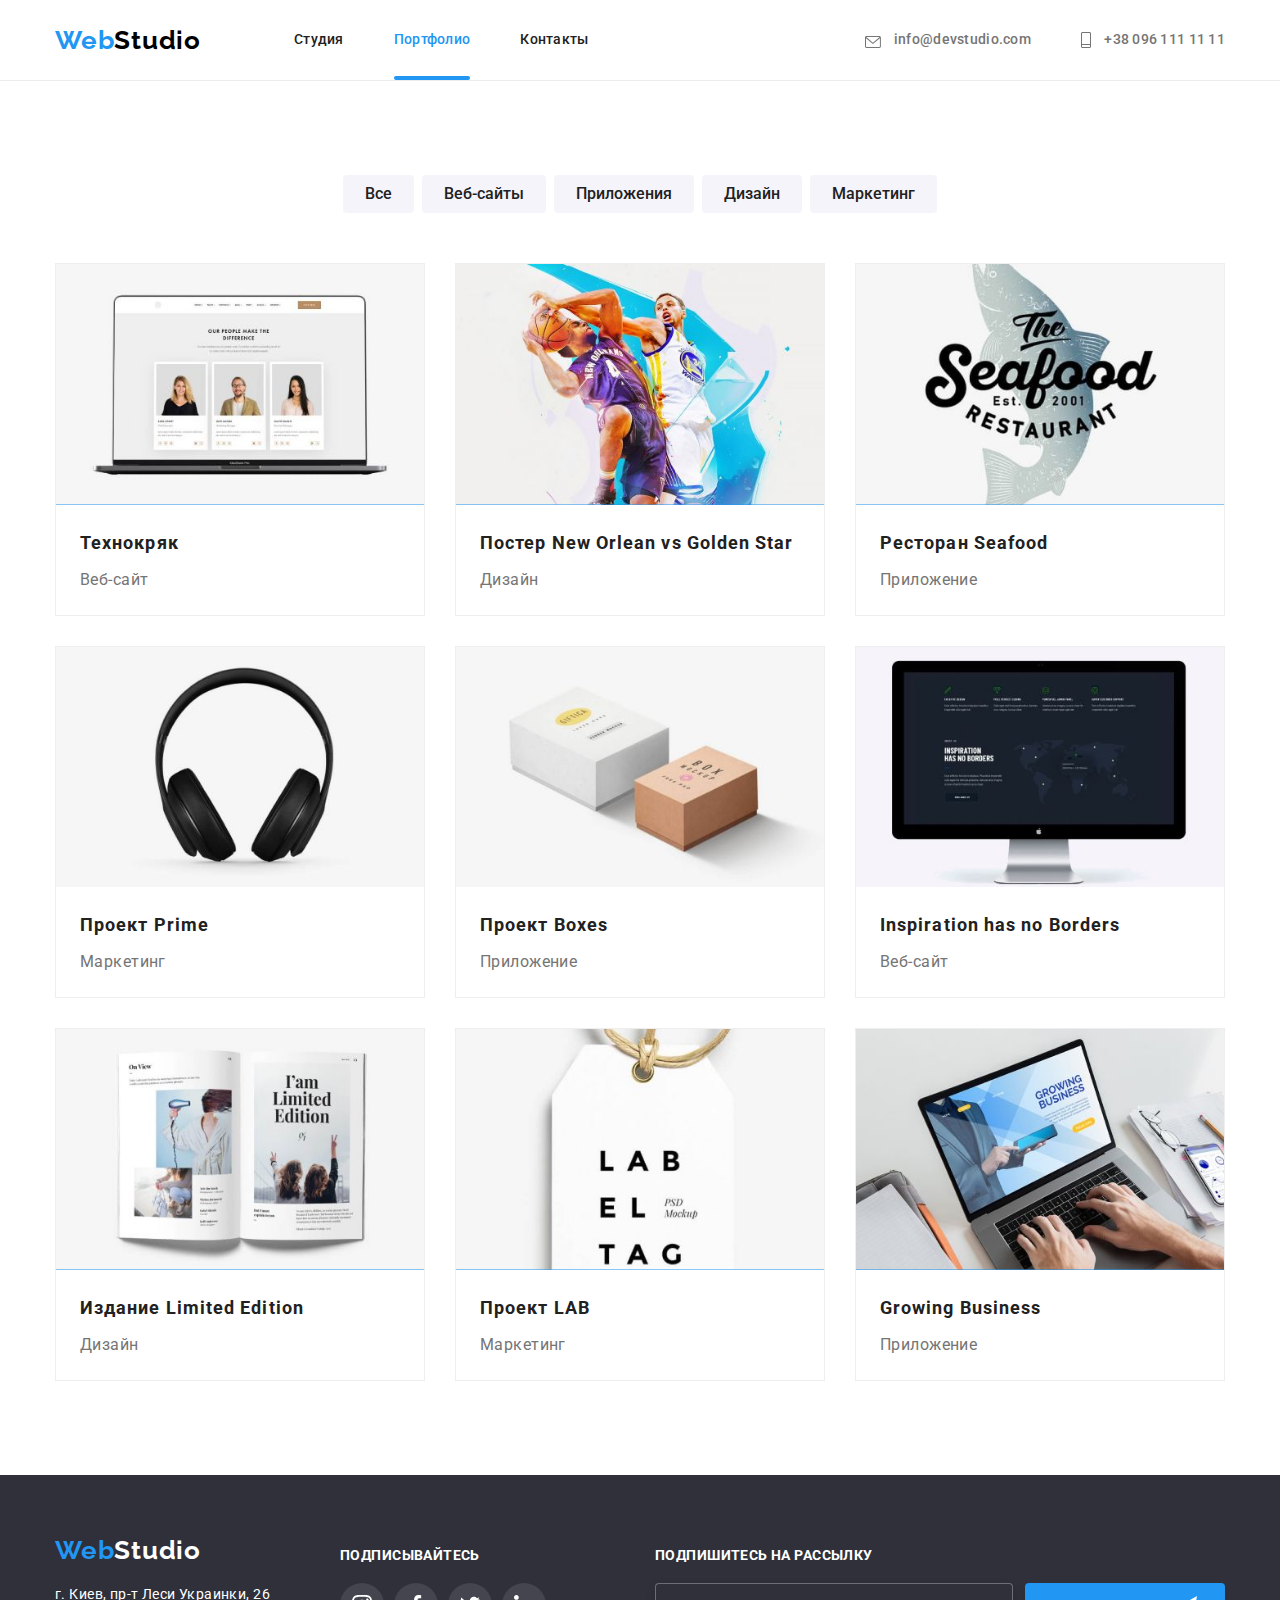
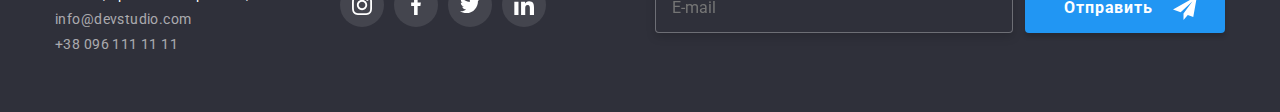
==== portfolio.html @ 0c09c4d1 "Запил ДЗ" ====
<!DOCTYPE html>

<html lang="ru">
  <head>
    <meta charset="UTF-8" />
    <meta name="viewport" content="width=device-width, initial-scale=1.0" />
    <title>WebStudio</title>
    <link rel="stylesheet" href="https://cdnjs.cloudflare.com/ajax/libs/modern-normalize/1.0.0/modern-normalize.min.css">
    <link rel="preconnect" href="https://fonts.gstatic.com">
    <link 
      href="https://fonts.googleapis.com/css2?family=Raleway:wght@700&family=Roboto:wght@400;500;700;900&display=swap" 
      rel="stylesheet"
    />
    <link rel="stylesheet" href="./css/main.min.css" />
  </head>

  <body>
    <header>
      <nav class="container main-nav">
        <a href="./index.html" class="logo">Web<span class="header-logo-end">Studio</span></a>

        <div class="menu-container" id="menu-container" data-menu>
          <ul class="site-nav list">
            <li class="item"><a href="./index.html" class="link">Студия</a></li>
            <li class="item"><a href="./portfolio.html" class="link current">Портфолио</a></li>
            <li class="item"><a href="" class="link">Контакты</a></li>
          </ul>
          
          <ul class="auth-nav list">
            <li class="item">
              <a href="mailto:info@devstudio.com" class="link email">
                <svg class="address-icon" width="16px" height="12px">
                  <use href="./images/symbol-defs.svg#icon-envelope"></use>
                </svg>
                info@devstudio.com
              </a>
            </li>
            <li class="item number">
              <a href="tel:+380961111111" class="link number">
                <svg class="address-icon" width="10px" height="16px">
                  <use href="./images/symbol-defs.svg#icon-mobile"></use>
                </svg>
                +38 096 111 11 11
              </a>
            </li>
          </ul>
          
          <ul class="social-list list">
            <li class="item"><a href="">Instagram</a></li>
            <li class="item"><a href="">Twitter</a></li>
            <li class="item"><a href="">Facebook</a></li>
            <li class="item"><a href="">LinkedIn</a></li>
          </ul>
        </div>
        
        <button type="button" class="menu-button" aria-expanded="false" aria-controls="menu-container" data-menu-button>
          <svg class="menu-button-icon" width="40" height="40" aria-label="Переключатель мобильного меню">
            <use class="menu-button-close" href="./images/symbol-defs.svg#icon-menu-close"></use>
            <use class="menu-button-open" href="./images/symbol-defs.svg#icon-menu"></use>
          </svg>
        </button>
      </nav>
    </header>

    <main>
      <section class="portfolio">
        <ul class="list container portfolio-nav">
          <li class="item"><button>Все</button></li>
          <li class="item"><button>Веб-сайты</button></li>
          <li class="item"><button>Приложения</button></li>
          <li class="item"><button>Дизайн</button></li>
          <li class="item"><button>Маркетинг</button></li>
        </ul>
        
        <ul class="list container portfolio-card">
          <li class="item" tabindex="0">
            <div class="portfolio-photo">
              <img 
                srcset="./images/portfolio1.jpg 1x, ./images/portfolio2x2.jpg 2x,"
                src="./images/portfolio1.jpg" 
                alt="Сайт на ноутбуке" 
                width="370" 
              />
              <p class = "portfolio-overlay">
                Технокряк это современная площадка распространения коронавируса. Компании используют эту платформу для цифрового
                шпионажа и атак на защищённые сервера конкурентов.
              </p>
            </div>
            <div class="card-description">
              <h3>Технокряк</h3>
              <p>Веб-сайт</p>
            </div>
          </li>
          <li class="item" tabindex="0">
            <div class="portfolio-photo">
              <img 
                srcset="./images/portfolio2.jpg 1x, ./images/portfolio2x2.jpg 2x,"
                src="./images/portfolio2.jpg" 
                alt="Сражение за мяч" 
                width="370" 
              />
              <p class="portfolio-overlay">
                Технокряк это современная площадка распространения коронавируса. Компании используют эту платформу для цифрового
                шпионажа и атак на защищённые сервера конкурентов.
              </p>
            </div>
            
            <div class="card-description">
              <h3>Постер New Orlean vs Golden Star</h3>
              <p>Дизайн</p>
            </div>
          </li>
          <li class="item" tabindex="0">
            <div class="portfolio-photo">
              <img 
                srcset="./images/portfolio3.jpg 1x, ./images/portfolio3x2.jpg 2x,"
                src="./images/portfolio3.jpg" 
                alt="Логотип с рыбой" 
                width="370" 
              />
              <p class="portfolio-overlay">
                Технокряк это современная площадка распространения коронавируса. Компании используют эту платформу для цифрового
                шпионажа и атак на защищённые сервера конкурентов.
              </p>
            </div>
            
            <div class="card-description">
              <h3>Ресторан Seafood</h3>
              <p>Приложение</p>
            </div>
          </li>
          <li class="item" tabindex="0">
            <div class="portfolio-photo">
              <img 
                srcset="./images/portfolio4.jpg 1x, ./images/portfolio4x2.jpg 2x,"
                src="./images/portfolio4.jpg" 
                alt="Наушники" 
                width="370" 
              />
              <p class="portfolio-overlay">
                Технокряк это современная площадка распространения коронавируса. Компании используют эту платформу для цифрового
                шпионажа и атак на защищённые сервера конкурентов.
              </p>
            </div>
            
            <div class="card-description">
              <h3>Проект Prime</h3>
              <p>Маркетинг</p>
            </div>
          </li>
          <li class="item" tabindex="0">
            <div class="portfolio-photo">
              <img 
                srcset="./images/portfolio5.jpg 1x, ./images/portfolio5x2.jpg 2x,"
                src="./images/portfolio5.jpg" 
                alt="Коробки" 
                width="370" 
              />
              <p class="portfolio-overlay">
                Технокряк это современная площадка распространения коронавируса. Компании используют эту платформу для цифрового
                шпионажа и атак на защищённые сервера конкурентов.
              </p>
            </div>
            
            <div class="card-description">
              <h3>Проект Boxes</h3>
              <p>Приложение</p>
            </div>
          </li>
          <li class="item" tabindex="0">
            <div class="portfolio-photo">
              <img 
                srcset="./images/portfolio6.jpg 1x, ./images/portfolio6x2.jpg 2x,"
                src="./images/portfolio6.jpg" 
                alt="Изображение на мониторе" 
                width="370" 
              />
              <p class="portfolio-overlay">
                Технокряк это современная площадка распространения коронавируса. Компании используют эту платформу для цифрового
                шпионажа и атак на защищённые сервера конкурентов.
              </p>
            </div>
            
            <div class="card-description">
              <h3>Inspiration has no Borders</h3>
              <p>Веб-сайт</p>
            </div>
          </li>
          <li class="item" tabindex="0">
            <div class="portfolio-photo">
              <img 
                srcset="./images/portfolio7.jpg 1x, ./images/portfolio7x2.jpg 2x,"
                src="./images/portfolio7.jpg" 
                alt="Журнал" 
                width="370" 
              />
              <p class="portfolio-overlay">
                Технокряк это современная площадка распространения коронавируса. Компании используют эту платформу для цифрового
                шпионажа и атак на защищённые сервера конкурентов.
              </p>
            </div>
            
            <div class="card-description">
              <h3>Издание Limited Edition</h3>
              <p>Дизайн</p>
            </div>
          </li>
          <li class="item" tabindex="0">
            <div class="portfolio-photo">
              <img 
                srcset="./images/portfolio8.jpg 1x, ./images/portfolio8x2.jpg 2x,"
                src="./images/portfolio8.jpg" 
                alt="Модная этикетка" 
                width="370" 
              />
              <p class="portfolio-overlay">
                Технокряк это современная площадка распространения коронавируса. Компании используют эту платформу для цифрового
                шпионажа и атак на защищённые сервера конкурентов.
              </p>
            </div>
            
            <div class="card-description">
              <h3>Проект LAB</h3>
              <p>Маркетинг</p>
            </div>
          </li>
          <li class="item" tabindex="0">
            <div class="portfolio-photo">
              <img 
                srcset="./images/portfolio9.jpg 1x, ./images/portfolio9x2.jpg 2x,"
                src="./images/portfolio9.jpg" 
                alt="Руки на ноутбуке" 
                width="370" 
              />
              <p class="portfolio-overlay">
                Технокряк это современная площадка распространения коронавируса. Компании используют эту платформу для цифрового
                шпионажа и атак на защищённые сервера конкурентов.
              </p>
            </div>
            
            <div class="card-description">
              <h3>Growing Business</h3>
              <p>Приложение</p>
            </div>
          </li>
        </ul>
      </section>
    </main>

    <footer>
      <div class="container">
        <div class="footer-address">
          <a href="./index.html" class="logo">Web<span class="footer-logo-end">Studio</span></a>
    
          <ul class="list">
            <li class="item">
              <address>г. Киев, пр-т Леси Украинки, 26</address>
            </li>
            <li class="item"><a href="mailto:info@devstudio.com" class="link">info@devstudio.com</a></li>
            <li class="item"><a href="tel:+380961111111" class="link">+38 096 111 11 11</a></li>
          </ul>
        </div>
    
        <div class="footer-social">
          <h2>Подписывайтесь</h2>
          <ul class="list social-block">
            <li class="item">
              <a href="" class="social-link">
                <svg class="social-icon">
                  <use href="./images/symbol-defs.svg#icon-instagram"></use>
                </svg>
              </a>
            </li>
            <li class="item">
              <a href="" class="social-link">
                <svg class="social-icon">
                  <use href="./images/symbol-defs.svg#icon-facebook"></use>
                </svg>
              </a>
            </li>
            <li class="item">
              <a href="" class="social-link">
                <svg class="social-icon">
                  <use href="./images/symbol-defs.svg#icon-twitter"></use>
                </svg>
              </a>
            </li>
            <li class="item">
              <a href="" class="social-link">
                <svg class="social-icon">
                  <use href="./images/symbol-defs.svg#icon-linkedin"></use>
                </svg>
              </a>
            </li>
          </ul>
        </div>
    
        <div class="footer-form">
          <h2>Подпишитесь на рассылку</h2>
    
          <form class="js-speaker-form">
            <input class="footer-input" type="email" name="mail" id="mail" placeholder="E-mail" />
            <div class="send-button">
              <button class="footer-button" type="submit">Отправить</button>
              <svg class="send-icon" width="24px" height="24px">
                <use href="./images/symbol-defs.svg#icon-send"></use>
              </svg>
            </div>
          </form>
        </div>
      </div>
    </footer>

    <script src="./js/menu.js"></script>

    <script>
      (() => {
        document
          .querySelector('.js-speaker-form')
          .addEventListener('submit', e => {
            e.preventDefault();

            new FormData(e.currentTarget).forEach((value, name) =>
              console.log(`${name}: ${value}`),
            );

            e.currentTarget.reset();
          });
      })();
    </script>
  </body>
</html>
---- css/main.min.css ----
/*! modern-normalize v1.0.0 | MIT License | https://github.com/sindresorhus/modern-normalize */*,*::before,*::after{-webkit-box-sizing:border-box;box-sizing:border-box}:root{-moz-tab-size:4;-o-tab-size:4;tab-size:4}html{line-height:1.15;-webkit-text-size-adjust:100%}body{margin:0}body{font-family:system-ui,-apple-system,"Segoe UI",Roboto,Helvetica,Arial,sans-serif,"Apple Color Emoji","Segoe UI Emoji"}hr{height:0;color:inherit}abbr[title]{-webkit-text-decoration:underline dotted;text-decoration:underline dotted}b,strong{font-weight:bolder}code,kbd,samp,pre{font-family:ui-monospace, SFMono-Regular, Consolas, "Liberation Mono", Menlo, monospace;font-size:1em}small{font-size:80%}sub,sup{font-size:75%;line-height:0;position:relative;vertical-align:baseline}sub{bottom:-0.25em}sup{top:-0.5em}table{text-indent:0;border-color:inherit}button,input,optgroup,select,textarea{font-family:inherit;font-size:100%;line-height:1.15;margin:0}button,select{text-transform:none}button,[type="button"],[type="reset"],[type="submit"]{-webkit-appearance:button}::-moz-focus-inner{border-style:none;padding:0}:-moz-focusring{outline:1px dotted ButtonText}:-moz-ui-invalid{box-shadow:none}legend{padding:0}progress{vertical-align:baseline}::-webkit-inner-spin-button,::-webkit-outer-spin-button{height:auto}[type="search"]{-webkit-appearance:textfield;outline-offset:-2px}::-webkit-search-decoration{-webkit-appearance:none}::-webkit-file-upload-button{-webkit-appearance:button;font:inherit}summary{display:list-item}header .link,.backdrop,.modal,.form-input,.form-icon,.label-check::before,.close-icon,.social-link,.clients-link,.portfolio-nav button,.portfolio-card>.item,.portfolio-overlay{-webkit-transition-property:all;transition-property:all;-webkit-transition-duration:250ms;transition-duration:250ms;-webkit-transition-timing-function:cubic-bezier(0.4, 0, 0.2, 1);transition-timing-function:cubic-bezier(0.4, 0, 0.2, 1)}body{background-color:#fff;color:#757575;font-family:Roboto, sans-serif;font-size:14px;letter-spacing:0.03em}body.modal-open{overflow:hidden}h1,h2,h3{color:#212121;font-weight:bold;margin-top:0px;margin-bottom:0px}h2{font-size:36px;line-height:1.17;text-align:center}p{margin-top:0px;margin-bottom:0px}img{display:block;max-width:-webkit-max-content;max-width:-moz-max-content;max-width:max-content;height:auto}.list{padding:0;margin:0;list-style:none}.visually-hidden{position:absolute;clip:rect(0 0 0 0);width:1px;height:1px;margin:-1px}.container{-webkit-box-sizing:border-box;box-sizing:border-box;padding-left:15px;padding-right:15px;margin-left:auto;margin-right:auto}@media screen and (max-width: 479px){.container{max-width:479px}}@media screen and (min-width: 480px){.container{width:480px}}@media screen and (min-width: 768px){.container{width:768px}}@media screen and (min-width: 1200px){.container{width:1200px}}.logo{color:#2196f3;font-family:Raleway;font-style:normal;font-weight:bold;font-size:24px;line-height:1.167em;letter-spacing:0.03em;text-decoration:none;margin-top:auto;margin-bottom:auto}.logo .header-logo-end{color:#000000}.logo .footer-logo-end{color:#fff}@media screen and (min-width: 1200px){.logo{font-size:26px;line-height:1.192em}}header{position:relative;font-style:normal;border-bottom:1px solid #ececec}header .link{color:#212121;font-weight:500;line-height:1.14;letter-spacing:0.02em;text-decoration:none}header .link:hover,header .link:focus{color:#2196f3}header .link.current{color:#2196f3}@media screen and (max-width: 767px){header .link{font-size:40px;line-height:47px}}.main-nav{display:-webkit-box;display:-ms-flexbox;display:flex}@media screen and (min-width: 768px){.main-nav .link{display:inline-block;padding-top:32px;padding-bottom:32px}}.main-nav svg{vertical-align:sub}@media screen and (max-width: 767px){.main-nav .logo{margin-top:16px;margin-bottom:16px}}.menu-container{width:100%}@media screen and (max-width: 767px){.menu-container{display:none;position:absolute;top:0%;left:0;padding-top:48px;padding-left:40px;background-color:#fff}.menu-container.is-open{display:block}}@media screen and (min-width: 768px){.menu-container{position:relative;display:-webkit-box;display:-ms-flexbox;display:flex}}@media screen and (max-width: 767px){.site-nav{margin-bottom:270px}}@media screen and (min-width: 768px){.site-nav{display:-webkit-box;display:-ms-flexbox;display:flex}}@media screen and (min-width: 768px) and (max-width: 1199px){.site-nav{margin-left:80px}}@media screen and (min-width: 1200px){.site-nav{margin-left:93px;margin-right:auto}}@media screen and (max-width: 767px){.site-nav .item{margin-bottom:32px}}@media screen and (max-width: 767px){.site-nav .link{font-size:40px;line-height:47px}}@media screen and (min-width: 768px){.site-nav>.item+.item{margin-left:50px}}.auth-nav{display:-webkit-box;display:-ms-flexbox;display:flex}@media screen and (max-width: 768px){.auth-nav{width:300px;-webkit-box-orient:vertical;-webkit-box-direction:reverse;-ms-flex-direction:column-reverse;flex-direction:column-reverse;margin-bottom:32px}}@media screen and (max-width: 1199px){.auth-nav{-ms-flex-wrap:wrap;flex-wrap:wrap}}@media screen and (min-width: 768px) and (max-width: 1199px){.auth-nav{margin-left:auto}}@media screen and (min-width: 768px) and (max-width: 1199px){.auth-nav{position:absolute;-ms-flex-wrap:wrap;flex-wrap:wrap;width:145px;top:21px;right:15px}}@media screen and (max-width: 768px){.auth-nav>.item{margin-bottom:32px}}@media screen and (min-width: 768px) and (max-width: 1199px){.auth-nav>.item+.item{margin-top:10px}}@media screen and (min-width: 1200px){.auth-nav>.item+.item{margin-left:50px}}.auth-nav .link{color:#757575}@media screen and (min-width: 768px) and (max-width: 1199px){.auth-nav .link{padding-top:0px;padding-bottom:0px;font-size:12px;line-height:1.167em}}@media screen and (max-width: 767px){.link.number{font-size:34px;line-height:40px;color:#2196f3}}@media screen and (max-width: 767px){.link.email{font-size:24px;line-height:28px}}.address-icon{fill:currentColor;margin-right:8px}@media screen and (max-width: 767px){.address-icon{display:none}}@media screen and (min-width: 1200px){.address-icon{margin-right:10px}}.social-list{display:-webkit-box;display:-ms-flexbox;display:flex}@media screen and (min-width: 768px){.social-list{display:none}}.social-list .item+.item{margin-left:20px}.social-list a{font-size:18px;line-height:22px;text-decoration:none;color:#2196f3}.current{display:inline-block;position:relative;color:#2196f3}@media screen and (min-width: 768px){.current::after{display:block;position:absolute;content:" ";background-color:#2196f3;border-radius:2px;bottom:0;left:0;width:100%;height:4px}}.menu-button{margin-left:auto;margin-right:10px;z-index:3;background-color:#fff}@media screen and (min-width: 768px){.menu-button{display:none}}.menu-button .menu-button-close{display:none}.menu-button.is-open .menu-button-close{display:block}.menu-button.is-open .menu-button-open{display:none}.menu-button-icon{fill:#212121}.menu-button-icon:hover,.menu-button-icon:focus{fill:#2196f3}.hero{max-width:1600px;height:600px;margin-left:auto;margin-right:auto;background-color:#2f303a;padding-top:200px;padding-bottom:200px;text-align:center;background-size:cover}@media screen and (max-width: 479px){.hero{background-image:-webkit-gradient(linear, left top, right top, from(rgba(47,48,58,0.4)), to(rgba(47,48,58,0.4))),url(../images/header/header480.jpg);background-image:linear-gradient(to right, rgba(47,48,58,0.4), rgba(47,48,58,0.4)),url(../images/header/header480.jpg)}}@media screen and (min-width: 480px){.hero{background-image:-webkit-gradient(linear, left top, right top, from(rgba(47,48,58,0.4)), to(rgba(47,48,58,0.4))),url(../images/header/header768.jpg);background-image:linear-gradient(to right, rgba(47,48,58,0.4), rgba(47,48,58,0.4)),url(../images/header/header768.jpg)}}@media screen and (min-width: 768px){.hero{background-image:-webkit-gradient(linear, left top, right top, from(rgba(47,48,58,0.4)), to(rgba(47,48,58,0.4))),url(../images/header/header1600.jpg);background-image:linear-gradient(to right, rgba(47,48,58,0.4), rgba(47,48,58,0.4)),url(../images/header/header1600.jpg)}}.hero>h1{margin-bottom:0px;color:#fff;font-weight:900;font-size:44px;line-height:1.36;letter-spacing:0.06em;text-transform:uppercase}button{border-radius:4px;border:none;cursor:pointer}.hero>button{margin-top:30px;width:200px;height:50px;color:#fff;background-color:#2196f3;font-size:16px;line-height:1.88;text-align:center;letter-spacing:0.06em}.backdrop{position:fixed;top:0;left:0;width:100%;height:100%;background-color:rgba(0,0,0,0.2);opacity:1;overflow-y:scroll;z-index:20}.backdrop.is-hidden{opacity:0;pointer-events:none}.backdrop.is-hidden .modal{-webkit-transform:translate(-50%, -50%) scale(0.5);transform:translate(-50%, -50%) scale(0.5)}.modal{position:absolute;top:50%;left:50%;width:100%;background:#fff;-webkit-box-shadow:0px 1px 3px rgba(0,0,0,0.12),0px 1px 1px rgba(0,0,0,0.14),0px 2px 1px rgba(0,0,0,0.2);box-shadow:0px 1px 3px rgba(0,0,0,0.12),0px 1px 1px rgba(0,0,0,0.14),0px 2px 1px rgba(0,0,0,0.2);border-radius:4px;-webkit-transform:translate(-50%, -50%) scale(1);transform:translate(-50%, -50%) scale(1)}@media screen and (min-width: 480px) and (max-width: 1199px){.modal{width:450px;height:608px}}@media screen and (min-width: 1200px){.modal{width:528px;height:581px}}.modal>h2{font-weight:700;font-size:20px;line-height:23px;text-align:center;letter-spacing:0.03em;margin-top:40px;margin-left:40px;margin-right:40px;margin-bottom:12px}.form{margin-top:12px;margin-bottom:40px;margin-right:40px;margin-left:40px}.form-field{display:block;position:relative;margin-top:4px;margin-bottom:10px}.form-input{width:100%;height:40px;padding-left:32px;border:1px solid rgba(33,33,33,0.2);border-radius:4px}.form-icon{position:absolute;display:inline-block;width:18px;height:18px;background-size:contain;left:12px;bottom:11px}.form-input:focus{border:1px solid #2196f3}.form-input:focus+.form-icon{fill:#2196f3}.comment-field{resize:none;height:120px;margin-top:4px;margin-bottom:20px;padding-left:16px;padding-right:16px;padding-top:12px;padding-bottom:12px;border:1px solid rgba(33,33,33,0.2);-webkit-box-sizing:border-box;box-sizing:border-box;border-radius:4px}.form-checkbox{position:relative;margin-bottom:30px;margin-left:13px}.check{position:absolute;width:1px;height:1px;margin:-1px;border:0;padding:0;clip:rect(0 0 0 0);overflow:hidden}.label-check{line-height:24px;letter-spacing:0.03em;color:#757575}.label-check>a{text-decoration:none;color:#2196f3}.label-check::before{display:inline-block;content:" ";width:16px;height:15px;margin-right:7px;border:2px solid #212121;border-radius:2px}.check:checked+.label-check::before{background-color:#2196f3;border-color:#2196f3;fill:#fff;background-image:url("../images/icon-check.svg");background-size:contain;background-origin:border-box}.form-button{display:block;width:200px;height:50px;border-radius:4px;text-align:center;margin-right:auto;margin-left:auto;font-weight:700;font-size:16px;line-height:30px;letter-spacing:0.06em;color:#fff;background-color:#2196f3;-webkit-box-shadow:0px 4px 4px rgba(0,0,0,0.15);box-shadow:0px 4px 4px rgba(0,0,0,0.15)}.close-icon{position:absolute;top:14px;right:14px;padding:5px;border:1px solid rgba(0,0,0,0.1);border-radius:50%}.close-icon:hover,.close-icon:focus{fill:#2196f3}.principles{padding-top:94px;padding-bottom:94px}.principles h3{font-size:14px;line-height:1.14;text-transform:uppercase}@media screen and (max-width: 767px){.principles h3{text-align:center}}.principles-box h3{margin-bottom:10px}.principles p{line-height:1.71}@media screen and (min-width: 768px){.principles-box{display:-webkit-box;display:-ms-flexbox;display:flex;-ms-flex-wrap:wrap;flex-wrap:wrap}}@media screen and (min-width: 768px){.principles-box>.item{width:354px}}@media screen and (min-width: 1200px){.principles-box>.item{width:270px}}@media screen and (max-width: 767px){.principles-box>.item+.item{margin-top:30px}}@media screen and (min-width: 1200px){.principles-box>.item+.item{margin-left:30px}}@media screen and (min-width: 768px) and (max-width: 1199px){.principles-box>.item:nth-child(even){margin-left:30px}}@media screen and (min-width: 768px) and (max-width: 1199px){.principles-box>.item:nth-child(-n+2){margin-bottom:30px}}.principle-icon{-webkit-box-align:center;-ms-flex-align:center;align-items:center;background-color:#f5f4fa;border-radius:4px;width:100%;padding-top:25px;padding-bottom:25px;margin-bottom:30px}@media screen and (max-width: 767px){.principle-icon{display:block}}.our-work{padding-bottom:94px}@media screen and (max-width: 1199px){.our-work{display:none}}.our-work-block{display:-webkit-box;display:-ms-flexbox;display:flex;padding-top:50px}.our-work-item{position:relative;height:294px;padding-right:30px}.our-work-description{position:absolute;width:370px;left:0;bottom:0px;padding-top:27px;padding-bottom:27px;text-align:center;background-color:rgba(47,48,58,0.8)}.our-work-description>h3{text-transform:uppercase;color:#fff}.team{background-color:#f5f4fa;padding-top:94px;padding-bottom:94px}@media screen and (min-width: 768px){.team-box{display:-webkit-box;display:-ms-flexbox;display:flex;-ms-flex-wrap:wrap;flex-wrap:wrap}}.team h2{padding-bottom:50px}.team h3{padding-top:30px;padding-bottom:10px;font-weight:500;font-size:16px;line-height:1.19;text-align:center}.team p{padding-bottom:16px;font-size:16px;line-height:1.19;text-align:center}.team-box>.item{background-color:#fff;-webkit-box-shadow:0px 1px 3px rgba(0,0,0,0.12),0px 1px 1px rgba(0,0,0,0.14),0px 2px 1px rgba(0,0,0,0.2);box-shadow:0px 1px 3px rgba(0,0,0,0.12),0px 1px 1px rgba(0,0,0,0.14),0px 2px 1px rgba(0,0,0,0.2);border-radius:0px 0px 4px 4px}@media screen and (min-width: 768px){.team-box>.item{width:354px}}@media screen and (min-width: 1200px){.team-box>.item{width:270px}}@media screen and (max-width: 767px){.team-box>.item+.item{margin-top:30px}}@media screen and (min-width: 1200px){.team-box>.item+.item{margin-left:30px}}@media screen and (min-width: 768px) and (max-width: 1199px){.team-box>.item:nth-child(even){margin-left:30px}}@media screen and (min-width: 768px) and (max-width: 1199px){.team-box>.item:nth-child(-n+2){margin-bottom:30px}}.team-box>.item>img{width:100%}.social-block{display:-webkit-box;display:-ms-flexbox;display:flex;-webkit-box-align:center;-ms-flex-align:center;align-items:center;-webkit-box-pack:center;-ms-flex-pack:center;justify-content:center;padding-bottom:30px}footer .social-block{padding-bottom:0px}.social-link{width:44px;height:44px;display:-webkit-inline-box;display:-ms-inline-flexbox;display:inline-flex;-webkit-box-align:center;-ms-flex-align:center;align-items:center;-webkit-box-pack:center;-ms-flex-pack:center;justify-content:center;border:none;border-radius:50%}.social-block>li{margin-right:10px}.social-block>li:last-child{margin-right:0px}.social-icon{width:20px;height:20px;fill:currentColor}.footer-social{margin-left:70px}.footer-social .social-link{background-color:rgba(255,255,255,0.1);color:#fff}.team-box .social-link{color:#afb1b8}.social-link:hover,.social-link:focus{color:#fff;background-color:#2196f3}.clients{padding-top:94px;padding-bottom:94px}.clients-list{display:-webkit-box;display:-ms-flexbox;display:flex;-ms-flex-wrap:wrap;flex-wrap:wrap;padding-top:50px;margin-bottom:-30px;margin-right:-30px}.clients-list>.item{margin-bottom:30px;margin-right:30px}@media screen and (max-width: 479px){.clients-list>.item{width:calc(50% - 30px)}}@media screen and (min-width: 480px){.clients-list>.item{width:210px}}@media screen and (min-width: 768px){.clients-list>.item{width:226px}}@media screen and (min-width: 1200px){.clients-list>.item{width:170px}}.clients-link{display:-webkit-inline-box;display:-ms-inline-flexbox;display:inline-flex;-webkit-box-align:center;-ms-flex-align:center;align-items:center;-webkit-box-pack:center;-ms-flex-pack:center;justify-content:center;height:90px;width:100%;color:#afb1b8;border:1px solid #afb1b8;border-radius:4px;border-color:currentColor}.clients-link:hover,.clients-link:focus{color:#2196f3;border-color:#2196f3}.clients-icon{fill:currentColor}.portfolio{padding-top:60px;padding-bottom:30px}@media screen and (min-width: 1200px){.portfolio{padding-top:94px;padding-bottom:64px}}.portfolio-nav{display:-webkit-box;display:-ms-flexbox;display:flex;-ms-flex-wrap:wrap;flex-wrap:wrap;-webkit-box-pack:center;-ms-flex-pack:center;justify-content:center;margin-bottom:50px}@media screen and (max-width: 767px){.portfolio-nav{-webkit-box-pack:left;-ms-flex-pack:left;justify-content:left}}@media screen and (max-width: 767px){.portfolio-nav .item:nth-child(-n+3){margin-bottom:15px}}@media screen and (max-width: 767px){.portfolio-nav .item:nth-child(3){margin-right:auto}}.portfolio-nav .item+.item{margin-left:8px}@media screen and (max-width: 767px){.portfolio-nav .item:nth-child(4){margin-left:0}}.portfolio-nav button{color:#212121;background-color:#f5f4fa;font-weight:500;font-size:16px;line-height:1.63;text-align:center;padding-top:6px;padding-bottom:6px;padding-left:22px;padding-right:22px;border-radius:4px}.portfolio-nav button:hover,.portfolio-nav button:focus{color:#fff;background-color:#2196f3;-webkit-box-shadow:0px 3px 1px rgba(0,0,0,0.1),0px 1px 2px rgba(0,0,0,0.08),0px 2px 2px rgba(0,0,0,0.12);box-shadow:0px 3px 1px rgba(0,0,0,0.1),0px 1px 2px rgba(0,0,0,0.08),0px 2px 2px rgba(0,0,0,0.12)}.portfolio h3{font-weight:700;font-size:18px;line-height:2;letter-spacing:0.06em}.portfolio p{font-size:16px;line-height:1.88}.portfolio-card{display:-webkit-box;display:-ms-flexbox;display:flex;-ms-flex-wrap:wrap;flex-wrap:wrap}.portfolio-card img{width:100%}.portfolio-card>.item{background:#fff;border:1px solid #eeeeee;margin-bottom:30px}.portfolio-card>.item:hover,.portfolio-card>.item:focus{border:1px solid #eeeeee;-webkit-box-shadow:0px 1px 1px rgba(0,0,0,0.12),0px 4px 4px rgba(0,0,0,0.06),1px 4px 6px rgba(0,0,0,0.16);box-shadow:0px 1px 1px rgba(0,0,0,0.12),0px 4px 4px rgba(0,0,0,0.06),1px 4px 6px rgba(0,0,0,0.16)}@media screen and (max-width: 767px){.portfolio-card>.item{width:450px}}@media screen and (min-width: 768px){.portfolio-card>.item{width:354px;margin-right:30px}}@media screen and (min-width: 1200px){.portfolio-card>.item{width:370px}}@media screen and (min-width: 768px) and (max-width: 1199px){.portfolio-card>.item:nth-child(even){margin-right:0px}}@media screen and (min-width: 1200px){.portfolio-card>.item:nth-child(3n){margin-right:0px}}.card-description{margin-top:20px;margin-bottom:20px;margin-left:24px;margin-right:24px}.portfolio-card h3{margin-bottom:4px}.portfolio-photo{position:relative;overflow:hidden}.portfolio-overlay{position:absolute;width:100%;height:100%;left:0;bottom:0;padding-top:63px;padding-bottom:63px;padding-left:24px;padding-right:24px;color:#fff;background-color:rgba(33,150,243,0.9);-webkit-transform:translateY(100%);transform:translateY(100%)}.portfolio-card>.item:hover .portfolio-overlay,.portfolio-card>.item:focus .portfolio-overlay{-webkit-transform:translateY(0%);transform:translateY(0%)}footer{background-color:#2f303a}footer .container{padding-top:60px;padding-bottom:60px}@media screen and (min-width: 768px){footer .container{display:-webkit-box;display:-ms-flexbox;display:flex;-ms-flex-wrap:wrap;flex-wrap:wrap}}@media screen and (max-width: 1199px){footer .container{text-align:center}}footer h2{font-weight:bold;font-size:14px;line-height:16px;letter-spacing:0.03em;text-transform:uppercase;margin-top:12px;margin-bottom:20px;text-align:left;color:#fff}@media screen and (max-width: 1199px){footer h2{text-align:center}}@media screen and (max-width: 767px){.footer-address{margin-left:auto;margin-right:auto}}@media screen and (min-width: 768px) and (max-width: 1199px){.footer-address{margin-left:61px;margin-right:165px}}@media screen and (max-width: 1199px){.footer-address{margin-bottom:60px}}.footer-address .list{margin-top:20px}.footer-address .item+.item{margin-top:9px}footer address{color:#fff;font-style:normal}footer .link{color:rgba(255,255,255,0.6);text-decoration:none}@media screen and (max-width: 767px){.footer-social{margin-left:auto;margin-right:auto}}@media screen and (min-width: 768px) and (max-width: 1199px){.footer-social{margin-left:0px;margin-right:74px}}@media screen and (max-width: 1199px){.footer-social{margin-bottom:60px}}.footer-form{display:block;margin-left:auto}@media screen and (max-width: 1199px){.footer-form{margin-left:auto;margin-right:auto}}@media screen and (max-width: 1199px){footer h2{margin-top:0px}}.footer-form>form{display:block}@media screen and (min-width: 1200px){.footer-form>form{display:-webkit-box;display:-ms-flexbox;display:flex}}.send-button{position:relative;width:200px;height:50px}@media screen and (max-width: 1199px){.send-button{margin-left:auto;margin-right:auto}}.footer-button{width:200px;height:50px;padding-left:29px;padding-right:62px;font-weight:bold;font-size:16px;line-height:30px;letter-spacing:0.06em;color:#fff;background-color:#2196f3;-webkit-box-shadow:0px 4px 4px rgba(0,0,0,0.15);box-shadow:0px 4px 4px rgba(0,0,0,0.15);border-radius:4px}.footer-input{width:100%;height:50px;padding-left:16px;font-size:16px;display:-webkit-box;display:-ms-flexbox;display:flex;-webkit-box-align:center;-ms-flex-align:center;align-items:center;color:rgba(255,255,255,0.6);background-color:#2f303a;border:1px solid rgba(255,255,255,0.3);-webkit-filter:drop-shadow(0px 4px 4px rgba(0,0,0,0.15));filter:drop-shadow(0px 4px 4px rgba(0,0,0,0.15));border-radius:4px}@media screen and (min-width: 768px){.footer-input{width:450px}}@media screen and (max-width: 1199px){.footer-input{margin-bottom:20px}}@media screen and (min-width: 1200px){.footer-input{width:358px;margin-right:12px}}.send-icon{position:absolute;right:28px;bottom:13px}
/*# sourceMappingURL=main.min.css.map */
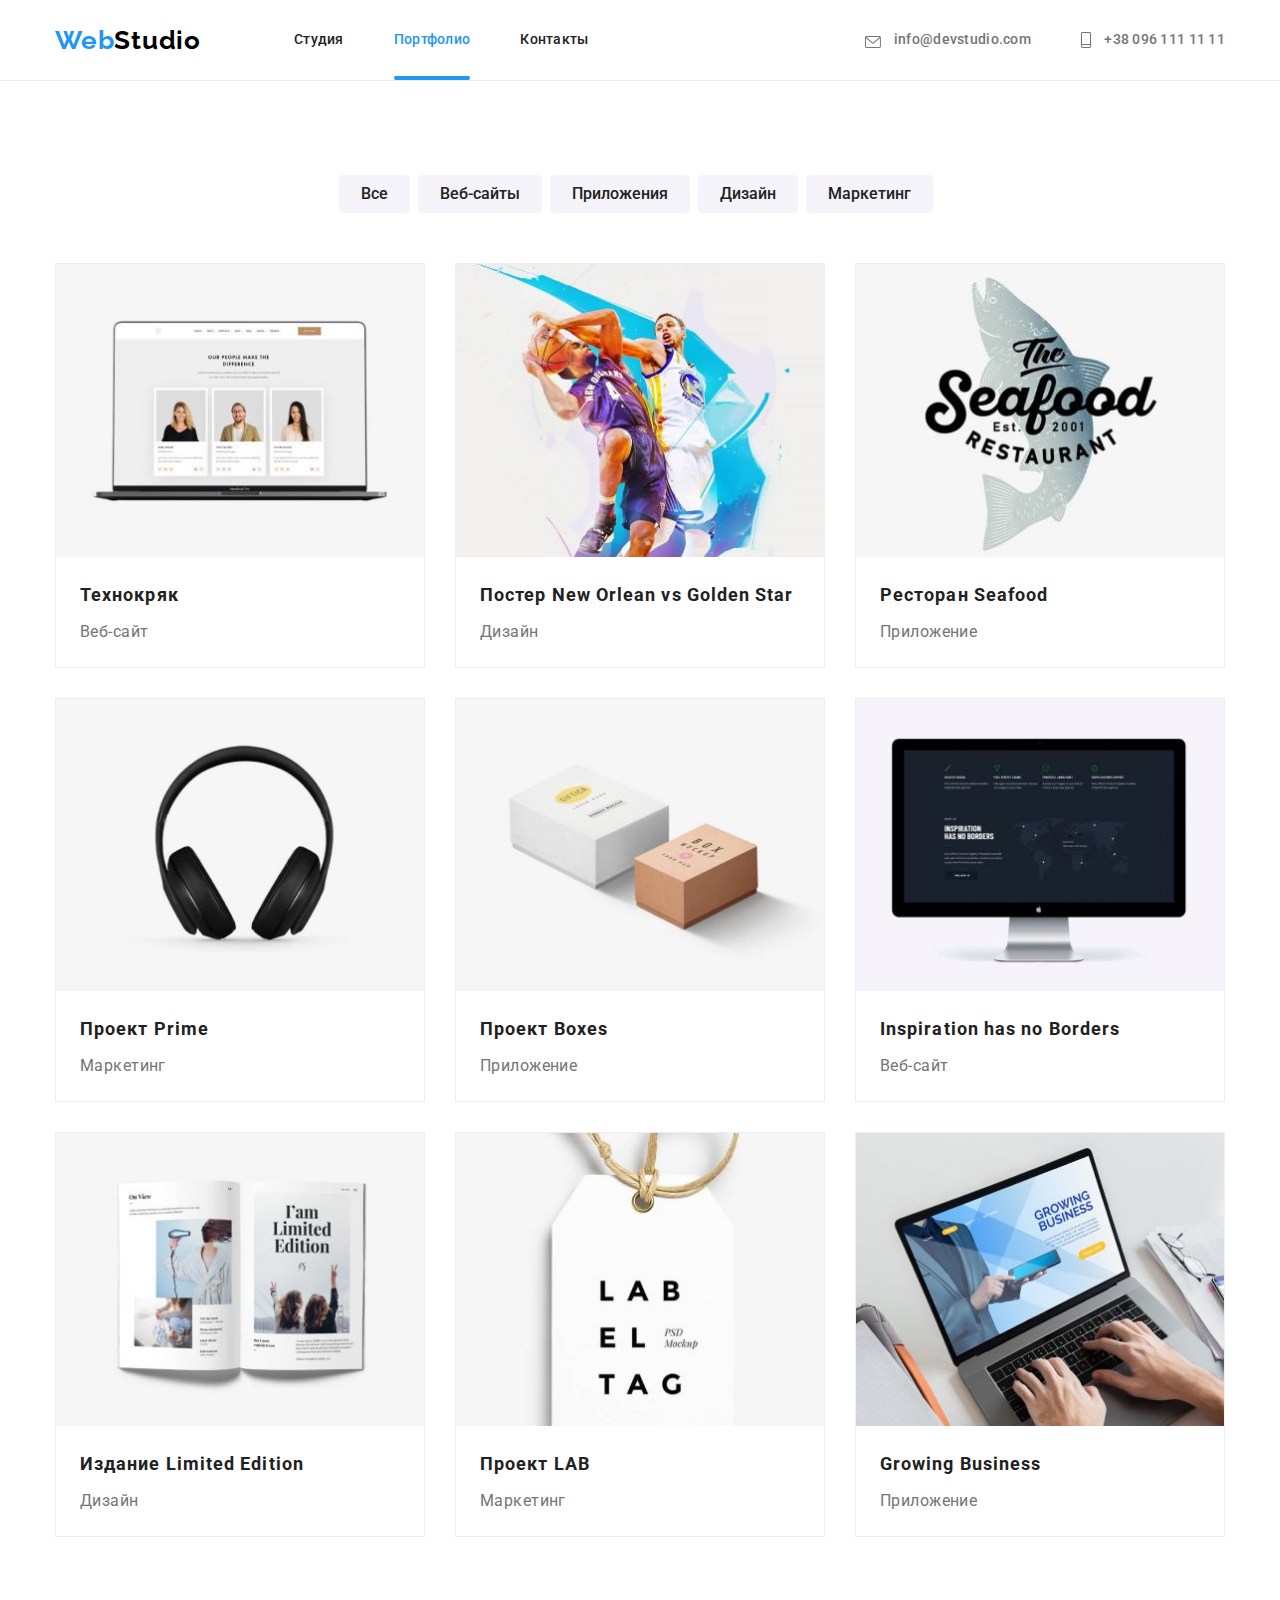
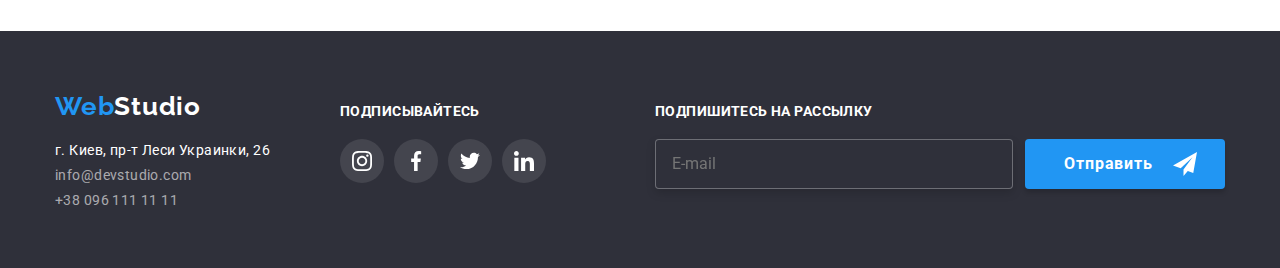
==== commit 6ea63fe2: "Допил ДЗ" ====
--- a/portfolio.html
+++ b/portfolio.html
@@ -75,12 +75,23 @@
         <ul class="list container portfolio-card">
           <li class="item" tabindex="0">
             <div class="portfolio-photo">
-              <img 
-                srcset="./images/portfolio1.jpg 1x, ./images/portfolio2x2.jpg 2x,"
-                src="./images/portfolio1.jpg" 
-                alt="Сайт на ноутбуке" 
-                width="370" 
-              />
+              <picture>
+                <source 
+                  media="(min-width: 1200px)" 
+                  srcset="./images/portfolio/portfolio1-1200.jpg 1x, ./images/portfolio/portfolio1-1200x2.jpg 2x,"
+                >
+                <source 
+                  media="(min-width: 768px) and (max-width: 1199px)"
+                  srcset="./images/portfolio/portfolio1-768.jpg 1x, ./images/portfolio/portfolio1-768x2.jpg 2x,"
+                >
+                <source 
+                  media="(max-width: 767px)" 
+                  srcset="./images/portfolio/portfolio1-480.jpg 1x, ./images/portfolio/portfolio1-480x2.jpg 2x,"
+                >
+                
+                <img src="./images/portfolio/portfolio1-480.jpg" width="370" alt="Сайт на ноутбуке">
+              </picture>
+              
               <p class = "portfolio-overlay">
                 Технокряк это современная площадка распространения коронавируса. Компании используют эту платформу для цифрового
                 шпионажа и атак на защищённые сервера конкурентов.
@@ -93,12 +104,23 @@
           </li>
           <li class="item" tabindex="0">
             <div class="portfolio-photo">
-              <img 
-                srcset="./images/portfolio2.jpg 1x, ./images/portfolio2x2.jpg 2x,"
-                src="./images/portfolio2.jpg" 
-                alt="Сражение за мяч" 
-                width="370" 
-              />
+              <picture>
+                <source 
+                  media="(min-width: 1200px)" 
+                  srcset="./images/portfolio/portfolio2-1200.jpg 1x, ./images/portfolio/portfolio2-1200x2.jpg 2x,"
+                >
+                <source 
+                  media="(min-width: 768px) and (max-width: 1199px)"
+                  srcset="./images/portfolio/portfolio2-768.jpg 1x, ./images/portfolio/portfolio2-768x2.jpg 2x,"
+                >
+                <source 
+                  media="(max-width: 767px)" 
+                  srcset="./images/portfolio/portfolio2-480.jpg 1x, ./images/portfolio/portfolio2-480x2.jpg 2x,"
+                >
+                
+                <img src="./images/portfolio/portfolio2-480.jpg" width="370" alt="Сражение за мяч" >
+              </picture>
+              
               <p class="portfolio-overlay">
                 Технокряк это современная площадка распространения коронавируса. Компании используют эту платформу для цифрового
                 шпионажа и атак на защищённые сервера конкурентов.
@@ -112,12 +134,23 @@
           </li>
           <li class="item" tabindex="0">
             <div class="portfolio-photo">
-              <img 
-                srcset="./images/portfolio3.jpg 1x, ./images/portfolio3x2.jpg 2x,"
-                src="./images/portfolio3.jpg" 
-                alt="Логотип с рыбой" 
-                width="370" 
-              />
+              <picture>
+                <source 
+                  media="(min-width: 1200px)" 
+                  srcset="./images/portfolio/portfolio3-1200.jpg 1x, ./images/portfolio/portfolio3-1200x2.jpg 2x,"
+                >
+                <source 
+                  media="(min-width: 768px) and (max-width: 1199px)"
+                  srcset="./images/portfolio/portfolio3-768.jpg 1x, ./images/portfolio/portfolio3-768x2.jpg 2x,"
+                >
+                <source 
+                  media="(max-width: 767px)" 
+                  srcset="./images/portfolio/portfolio3-480.jpg 1x, ./images/portfolio/portfolio3-480x2.jpg 2x,"
+                >
+                
+                <img src="./images/portfolio/portfolio3-480.jpg" width="370" alt="Логотип с рыбой">
+              </picture>
+              
               <p class="portfolio-overlay">
                 Технокряк это современная площадка распространения коронавируса. Компании используют эту платформу для цифрового
                 шпионажа и атак на защищённые сервера конкурентов.
@@ -131,12 +164,23 @@
           </li>
           <li class="item" tabindex="0">
             <div class="portfolio-photo">
-              <img 
-                srcset="./images/portfolio4.jpg 1x, ./images/portfolio4x2.jpg 2x,"
-                src="./images/portfolio4.jpg" 
-                alt="Наушники" 
-                width="370" 
-              />
+              <picture>
+                <source 
+                  media="(min-width: 1200px)" 
+                  srcset="./images/portfolio/portfolio4-1200.jpg 1x, ./images/portfolio/portfolio4-1200x2.jpg 2x,"
+                >
+                <source 
+                  media="(min-width: 768px) and (max-width: 1199px)"
+                  srcset="./images/portfolio/portfolio4-768.jpg 1x, ./images/portfolio/portfolio4-768x2.jpg 2x,"
+                >
+                <source 
+                  media="(max-width: 767px)" 
+                  srcset="./images/portfolio/portfolio4-480.jpg 1x, ./images/portfolio/portfolio4-480x2.jpg 2x,"
+                >
+                
+                <img src="./images/portfolio/portfolio4-480.jpg" width="370" alt="Наушники">
+              </picture>
+              
               <p class="portfolio-overlay">
                 Технокряк это современная площадка распространения коронавируса. Компании используют эту платформу для цифрового
                 шпионажа и атак на защищённые сервера конкурентов.
@@ -150,12 +194,23 @@
           </li>
           <li class="item" tabindex="0">
             <div class="portfolio-photo">
-              <img 
-                srcset="./images/portfolio5.jpg 1x, ./images/portfolio5x2.jpg 2x,"
-                src="./images/portfolio5.jpg" 
-                alt="Коробки" 
-                width="370" 
-              />
+              <picture>
+                <source 
+                  media="(min-width: 1200px)" 
+                  srcset="./images/portfolio/portfolio5-1200.jpg 1x, ./images/portfolio/portfolio5-1200x2.jpg 2x,"
+                >
+                <source 
+                  media="(min-width: 768px) and (max-width: 1199px)"
+                  srcset="./images/portfolio/portfolio5-768.jpg 1x, ./images/portfolio/portfolio5-768x2.jpg 2x,"
+                >
+                <source 
+                  media="(max-width: 767px)" 
+                  srcset="./images/portfolio/portfolio5-480.jpg 1x, ./images/portfolio/portfolio5-480x2.jpg 2x,"
+                >
+                
+                <img src="./images/portfolio/portfolio5-480.jpg" width="370" alt="Коробки">
+              </picture>
+              
               <p class="portfolio-overlay">
                 Технокряк это современная площадка распространения коронавируса. Компании используют эту платформу для цифрового
                 шпионажа и атак на защищённые сервера конкурентов.
@@ -169,12 +224,23 @@
           </li>
           <li class="item" tabindex="0">
             <div class="portfolio-photo">
-              <img 
-                srcset="./images/portfolio6.jpg 1x, ./images/portfolio6x2.jpg 2x,"
-                src="./images/portfolio6.jpg" 
-                alt="Изображение на мониторе" 
-                width="370" 
-              />
+              <picture>
+                <source 
+                  media="(min-width: 1200px)" 
+                  srcset="./images/portfolio/portfolio6-1200.jpg 1x, ./images/portfolio/portfolio6-1200x2.jpg 2x,"
+                >
+                <source 
+                  media="(min-width: 768px) and (max-width: 1199px)"
+                  srcset="./images/portfolio/portfolio6-768.jpg 1x, ./images/portfolio/portfolio6-768x2.jpg 2x,"
+                >
+                <source 
+                  media="(max-width: 767px)" 
+                  srcset="./images/portfolio/portfolio6-480.jpg 1x, ./images/portfolio/portfolio6-480x2.jpg 2x,"
+                >
+                
+                <img src="./images/portfolio/portfolio6-480.jpg" width="370" alt="Изображение на мониторе">
+              </picture>
+              
               <p class="portfolio-overlay">
                 Технокряк это современная площадка распространения коронавируса. Компании используют эту платформу для цифрового
                 шпионажа и атак на защищённые сервера конкурентов.
@@ -188,12 +254,23 @@
           </li>
           <li class="item" tabindex="0">
             <div class="portfolio-photo">
-              <img 
-                srcset="./images/portfolio7.jpg 1x, ./images/portfolio7x2.jpg 2x,"
-                src="./images/portfolio7.jpg" 
-                alt="Журнал" 
-                width="370" 
-              />
+              <picture>
+                <source 
+                  media="(min-width: 1200px)" 
+                  srcset="./images/portfolio/portfolio7-1200.jpg 1x, ./images/portfolio/portfolio7-1200x2.jpg 2x,"
+                >
+                <source 
+                  media="(min-width: 768px) and (max-width: 1199px)"
+                  srcset="./images/portfolio/portfolio7-768.jpg 1x, ./images/portfolio/portfolio7-768x2.jpg 2x,"
+                >
+                <source 
+                  media="(max-width: 767px)" 
+                  srcset="./images/portfolio/portfolio7-480.jpg 1x, ./images/portfolio/portfolio7-480x2.jpg 2x,"
+                >
+                
+                <img src="./images/portfolio/portfolio7-480.jpg" width="370" alt="Журнал">
+              </picture>
+              
               <p class="portfolio-overlay">
                 Технокряк это современная площадка распространения коронавируса. Компании используют эту платформу для цифрового
                 шпионажа и атак на защищённые сервера конкурентов.
@@ -207,12 +284,23 @@
           </li>
           <li class="item" tabindex="0">
             <div class="portfolio-photo">
-              <img 
-                srcset="./images/portfolio8.jpg 1x, ./images/portfolio8x2.jpg 2x,"
-                src="./images/portfolio8.jpg" 
-                alt="Модная этикетка" 
-                width="370" 
-              />
+              <picture>
+                <source 
+                  media="(min-width: 1200px)" 
+                  srcset="./images/portfolio/portfolio8-1200.jpg 1x, ./images/portfolio/portfolio8-1200x2.jpg 2x,"
+                >
+                <source 
+                  media="(min-width: 768px) and (max-width: 1199px)"
+                  srcset="./images/portfolio/portfolio8-768.jpg 1x, ./images/portfolio/portfolio8-768x2.jpg 2x,"
+                >
+                <source 
+                  media="(max-width: 767px)" 
+                  srcset="./images/portfolio/portfolio8-480.jpg 1x, ./images/portfolio/portfolio8-480x2.jpg 2x,"
+                >
+                
+                <img src="./images/portfolio/portfolio8-480.jpg" width="370" alt="Модная этикетка" >
+              </picture>
+              
               <p class="portfolio-overlay">
                 Технокряк это современная площадка распространения коронавируса. Компании используют эту платформу для цифрового
                 шпионажа и атак на защищённые сервера конкурентов.
@@ -226,12 +314,23 @@
           </li>
           <li class="item" tabindex="0">
             <div class="portfolio-photo">
-              <img 
-                srcset="./images/portfolio9.jpg 1x, ./images/portfolio9x2.jpg 2x,"
-                src="./images/portfolio9.jpg" 
-                alt="Руки на ноутбуке" 
-                width="370" 
-              />
+              <picture>
+                <source 
+                  media="(min-width: 1200px)" 
+                  srcset="./images/portfolio/portfolio9-1200.jpg 1x, ./images/portfolio/portfolio9-1200x2.jpg 2x,"
+                >
+                <source 
+                  media="(min-width: 768px) and (max-width: 1199px)"
+                  srcset="./images/portfolio/portfolio9-768.jpg 1x, ./images/portfolio/portfolio9-768x2.jpg 2x,"
+                >
+                <source 
+                  media="(max-width: 767px)" 
+                  srcset="./images/portfolio/portfolio9-480.jpg 1x, ./images/portfolio/portfolio9-480x2.jpg 2x,"
+                >
+                
+                <img src="./images/portfolio/portfolio9-480.jpg" width="370" alt="Руки на ноутбуке">
+              </picture>
+              
               <p class="portfolio-overlay">
                 Технокряк это современная площадка распространения коронавируса. Компании используют эту платформу для цифрового
                 шпионажа и атак на защищённые сервера конкурентов.
--- a/css/main.min.css
+++ b/css/main.min.css
@@ -1,2 +1,2 @@
-/*! modern-normalize v1.0.0 | MIT License | https://github.com/sindresorhus/modern-normalize */*,*::before,*::after{-webkit-box-sizing:border-box;box-sizing:border-box}:root{-moz-tab-size:4;-o-tab-size:4;tab-size:4}html{line-height:1.15;-webkit-text-size-adjust:100%}body{margin:0}body{font-family:system-ui,-apple-system,"Segoe UI",Roboto,Helvetica,Arial,sans-serif,"Apple Color Emoji","Segoe UI Emoji"}hr{height:0;color:inherit}abbr[title]{-webkit-text-decoration:underline dotted;text-decoration:underline dotted}b,strong{font-weight:bolder}code,kbd,samp,pre{font-family:ui-monospace, SFMono-Regular, Consolas, "Liberation Mono", Menlo, monospace;font-size:1em}small{font-size:80%}sub,sup{font-size:75%;line-height:0;position:relative;vertical-align:baseline}sub{bottom:-0.25em}sup{top:-0.5em}table{text-indent:0;border-color:inherit}button,input,optgroup,select,textarea{font-family:inherit;font-size:100%;line-height:1.15;margin:0}button,select{text-transform:none}button,[type="button"],[type="reset"],[type="submit"]{-webkit-appearance:button}::-moz-focus-inner{border-style:none;padding:0}:-moz-focusring{outline:1px dotted ButtonText}:-moz-ui-invalid{box-shadow:none}legend{padding:0}progress{vertical-align:baseline}::-webkit-inner-spin-button,::-webkit-outer-spin-button{height:auto}[type="search"]{-webkit-appearance:textfield;outline-offset:-2px}::-webkit-search-decoration{-webkit-appearance:none}::-webkit-file-upload-button{-webkit-appearance:button;font:inherit}summary{display:list-item}header .link,.backdrop,.modal,.form-input,.form-icon,.label-check::before,.close-icon,.social-link,.clients-link,.portfolio-nav button,.portfolio-card>.item,.portfolio-overlay{-webkit-transition-property:all;transition-property:all;-webkit-transition-duration:250ms;transition-duration:250ms;-webkit-transition-timing-function:cubic-bezier(0.4, 0, 0.2, 1);transition-timing-function:cubic-bezier(0.4, 0, 0.2, 1)}body{background-color:#fff;color:#757575;font-family:Roboto, sans-serif;font-size:14px;letter-spacing:0.03em}body.modal-open{overflow:hidden}h1,h2,h3{color:#212121;font-weight:bold;margin-top:0px;margin-bottom:0px}h2{font-size:36px;line-height:1.17;text-align:center}p{margin-top:0px;margin-bottom:0px}img{display:block;max-width:-webkit-max-content;max-width:-moz-max-content;max-width:max-content;height:auto}.list{padding:0;margin:0;list-style:none}.visually-hidden{position:absolute;clip:rect(0 0 0 0);width:1px;height:1px;margin:-1px}.container{-webkit-box-sizing:border-box;box-sizing:border-box;padding-left:15px;padding-right:15px;margin-left:auto;margin-right:auto}@media screen and (max-width: 479px){.container{max-width:479px}}@media screen and (min-width: 480px){.container{width:480px}}@media screen and (min-width: 768px){.container{width:768px}}@media screen and (min-width: 1200px){.container{width:1200px}}.logo{color:#2196f3;font-family:Raleway;font-style:normal;font-weight:bold;font-size:24px;line-height:1.167em;letter-spacing:0.03em;text-decoration:none;margin-top:auto;margin-bottom:auto}.logo .header-logo-end{color:#000000}.logo .footer-logo-end{color:#fff}@media screen and (min-width: 1200px){.logo{font-size:26px;line-height:1.192em}}header{position:relative;font-style:normal;border-bottom:1px solid #ececec}header .link{color:#212121;font-weight:500;line-height:1.14;letter-spacing:0.02em;text-decoration:none}header .link:hover,header .link:focus{color:#2196f3}header .link.current{color:#2196f3}@media screen and (max-width: 767px){header .link{font-size:40px;line-height:47px}}.main-nav{display:-webkit-box;display:-ms-flexbox;display:flex}@media screen and (min-width: 768px){.main-nav .link{display:inline-block;padding-top:32px;padding-bottom:32px}}.main-nav svg{vertical-align:sub}@media screen and (max-width: 767px){.main-nav .logo{margin-top:16px;margin-bottom:16px}}.menu-container{width:100%}@media screen and (max-width: 767px){.menu-container{display:none;position:absolute;top:0%;left:0;padding-top:48px;padding-left:40px;background-color:#fff}.menu-container.is-open{display:block}}@media screen and (min-width: 768px){.menu-container{position:relative;display:-webkit-box;display:-ms-flexbox;display:flex}}@media screen and (max-width: 767px){.site-nav{margin-bottom:270px}}@media screen and (min-width: 768px){.site-nav{display:-webkit-box;display:-ms-flexbox;display:flex}}@media screen and (min-width: 768px) and (max-width: 1199px){.site-nav{margin-left:80px}}@media screen and (min-width: 1200px){.site-nav{margin-left:93px;margin-right:auto}}@media screen and (max-width: 767px){.site-nav .item{margin-bottom:32px}}@media screen and (max-width: 767px){.site-nav .link{font-size:40px;line-height:47px}}@media screen and (min-width: 768px){.site-nav>.item+.item{margin-left:50px}}.auth-nav{display:-webkit-box;display:-ms-flexbox;display:flex}@media screen and (max-width: 768px){.auth-nav{width:300px;-webkit-box-orient:vertical;-webkit-box-direction:reverse;-ms-flex-direction:column-reverse;flex-direction:column-reverse;margin-bottom:32px}}@media screen and (max-width: 1199px){.auth-nav{-ms-flex-wrap:wrap;flex-wrap:wrap}}@media screen and (min-width: 768px) and (max-width: 1199px){.auth-nav{margin-left:auto}}@media screen and (min-width: 768px) and (max-width: 1199px){.auth-nav{position:absolute;-ms-flex-wrap:wrap;flex-wrap:wrap;width:145px;top:21px;right:15px}}@media screen and (max-width: 768px){.auth-nav>.item{margin-bottom:32px}}@media screen and (min-width: 768px) and (max-width: 1199px){.auth-nav>.item+.item{margin-top:10px}}@media screen and (min-width: 1200px){.auth-nav>.item+.item{margin-left:50px}}.auth-nav .link{color:#757575}@media screen and (min-width: 768px) and (max-width: 1199px){.auth-nav .link{padding-top:0px;padding-bottom:0px;font-size:12px;line-height:1.167em}}@media screen and (max-width: 767px){.link.number{font-size:34px;line-height:40px;color:#2196f3}}@media screen and (max-width: 767px){.link.email{font-size:24px;line-height:28px}}.address-icon{fill:currentColor;margin-right:8px}@media screen and (max-width: 767px){.address-icon{display:none}}@media screen and (min-width: 1200px){.address-icon{margin-right:10px}}.social-list{display:-webkit-box;display:-ms-flexbox;display:flex}@media screen and (min-width: 768px){.social-list{display:none}}.social-list .item+.item{margin-left:20px}.social-list a{font-size:18px;line-height:22px;text-decoration:none;color:#2196f3}.current{display:inline-block;position:relative;color:#2196f3}@media screen and (min-width: 768px){.current::after{display:block;position:absolute;content:" ";background-color:#2196f3;border-radius:2px;bottom:0;left:0;width:100%;height:4px}}.menu-button{margin-left:auto;margin-right:10px;z-index:3;background-color:#fff}@media screen and (min-width: 768px){.menu-button{display:none}}.menu-button .menu-button-close{display:none}.menu-button.is-open .menu-button-close{display:block}.menu-button.is-open .menu-button-open{display:none}.menu-button-icon{fill:#212121}.menu-button-icon:hover,.menu-button-icon:focus{fill:#2196f3}.hero{max-width:1600px;height:600px;margin-left:auto;margin-right:auto;background-color:#2f303a;padding-top:200px;padding-bottom:200px;text-align:center;background-size:cover}@media screen and (max-width: 479px){.hero{background-image:-webkit-gradient(linear, left top, right top, from(rgba(47,48,58,0.4)), to(rgba(47,48,58,0.4))),url(../images/header/header480.jpg);background-image:linear-gradient(to right, rgba(47,48,58,0.4), rgba(47,48,58,0.4)),url(../images/header/header480.jpg)}}@media screen and (min-width: 480px){.hero{background-image:-webkit-gradient(linear, left top, right top, from(rgba(47,48,58,0.4)), to(rgba(47,48,58,0.4))),url(../images/header/header768.jpg);background-image:linear-gradient(to right, rgba(47,48,58,0.4), rgba(47,48,58,0.4)),url(../images/header/header768.jpg)}}@media screen and (min-width: 768px){.hero{background-image:-webkit-gradient(linear, left top, right top, from(rgba(47,48,58,0.4)), to(rgba(47,48,58,0.4))),url(../images/header/header1600.jpg);background-image:linear-gradient(to right, rgba(47,48,58,0.4), rgba(47,48,58,0.4)),url(../images/header/header1600.jpg)}}.hero>h1{margin-bottom:0px;color:#fff;font-weight:900;font-size:44px;line-height:1.36;letter-spacing:0.06em;text-transform:uppercase}button{border-radius:4px;border:none;cursor:pointer}.hero>button{margin-top:30px;width:200px;height:50px;color:#fff;background-color:#2196f3;font-size:16px;line-height:1.88;text-align:center;letter-spacing:0.06em}.backdrop{position:fixed;top:0;left:0;width:100%;height:100%;background-color:rgba(0,0,0,0.2);opacity:1;overflow-y:scroll;z-index:20}.backdrop.is-hidden{opacity:0;pointer-events:none}.backdrop.is-hidden .modal{-webkit-transform:translate(-50%, -50%) scale(0.5);transform:translate(-50%, -50%) scale(0.5)}.modal{position:absolute;top:50%;left:50%;width:100%;background:#fff;-webkit-box-shadow:0px 1px 3px rgba(0,0,0,0.12),0px 1px 1px rgba(0,0,0,0.14),0px 2px 1px rgba(0,0,0,0.2);box-shadow:0px 1px 3px rgba(0,0,0,0.12),0px 1px 1px rgba(0,0,0,0.14),0px 2px 1px rgba(0,0,0,0.2);border-radius:4px;-webkit-transform:translate(-50%, -50%) scale(1);transform:translate(-50%, -50%) scale(1)}@media screen and (min-width: 480px) and (max-width: 1199px){.modal{width:450px;height:608px}}@media screen and (min-width: 1200px){.modal{width:528px;height:581px}}.modal>h2{font-weight:700;font-size:20px;line-height:23px;text-align:center;letter-spacing:0.03em;margin-top:40px;margin-left:40px;margin-right:40px;margin-bottom:12px}.form{margin-top:12px;margin-bottom:40px;margin-right:40px;margin-left:40px}.form-field{display:block;position:relative;margin-top:4px;margin-bottom:10px}.form-input{width:100%;height:40px;padding-left:32px;border:1px solid rgba(33,33,33,0.2);border-radius:4px}.form-icon{position:absolute;display:inline-block;width:18px;height:18px;background-size:contain;left:12px;bottom:11px}.form-input:focus{border:1px solid #2196f3}.form-input:focus+.form-icon{fill:#2196f3}.comment-field{resize:none;height:120px;margin-top:4px;margin-bottom:20px;padding-left:16px;padding-right:16px;padding-top:12px;padding-bottom:12px;border:1px solid rgba(33,33,33,0.2);-webkit-box-sizing:border-box;box-sizing:border-box;border-radius:4px}.form-checkbox{position:relative;margin-bottom:30px;margin-left:13px}.check{position:absolute;width:1px;height:1px;margin:-1px;border:0;padding:0;clip:rect(0 0 0 0);overflow:hidden}.label-check{line-height:24px;letter-spacing:0.03em;color:#757575}.label-check>a{text-decoration:none;color:#2196f3}.label-check::before{display:inline-block;content:" ";width:16px;height:15px;margin-right:7px;border:2px solid #212121;border-radius:2px}.check:checked+.label-check::before{background-color:#2196f3;border-color:#2196f3;fill:#fff;background-image:url("../images/icon-check.svg");background-size:contain;background-origin:border-box}.form-button{display:block;width:200px;height:50px;border-radius:4px;text-align:center;margin-right:auto;margin-left:auto;font-weight:700;font-size:16px;line-height:30px;letter-spacing:0.06em;color:#fff;background-color:#2196f3;-webkit-box-shadow:0px 4px 4px rgba(0,0,0,0.15);box-shadow:0px 4px 4px rgba(0,0,0,0.15)}.close-icon{position:absolute;top:14px;right:14px;padding:5px;border:1px solid rgba(0,0,0,0.1);border-radius:50%}.close-icon:hover,.close-icon:focus{fill:#2196f3}.principles{padding-top:94px;padding-bottom:94px}.principles h3{font-size:14px;line-height:1.14;text-transform:uppercase}@media screen and (max-width: 767px){.principles h3{text-align:center}}.principles-box h3{margin-bottom:10px}.principles p{line-height:1.71}@media screen and (min-width: 768px){.principles-box{display:-webkit-box;display:-ms-flexbox;display:flex;-ms-flex-wrap:wrap;flex-wrap:wrap}}@media screen and (min-width: 768px){.principles-box>.item{width:354px}}@media screen and (min-width: 1200px){.principles-box>.item{width:270px}}@media screen and (max-width: 767px){.principles-box>.item+.item{margin-top:30px}}@media screen and (min-width: 1200px){.principles-box>.item+.item{margin-left:30px}}@media screen and (min-width: 768px) and (max-width: 1199px){.principles-box>.item:nth-child(even){margin-left:30px}}@media screen and (min-width: 768px) and (max-width: 1199px){.principles-box>.item:nth-child(-n+2){margin-bottom:30px}}.principle-icon{-webkit-box-align:center;-ms-flex-align:center;align-items:center;background-color:#f5f4fa;border-radius:4px;width:100%;padding-top:25px;padding-bottom:25px;margin-bottom:30px}@media screen and (max-width: 767px){.principle-icon{display:block}}.our-work{padding-bottom:94px}@media screen and (max-width: 1199px){.our-work{display:none}}.our-work-block{display:-webkit-box;display:-ms-flexbox;display:flex;padding-top:50px}.our-work-item{position:relative;height:294px;padding-right:30px}.our-work-description{position:absolute;width:370px;left:0;bottom:0px;padding-top:27px;padding-bottom:27px;text-align:center;background-color:rgba(47,48,58,0.8)}.our-work-description>h3{text-transform:uppercase;color:#fff}.team{background-color:#f5f4fa;padding-top:94px;padding-bottom:94px}@media screen and (min-width: 768px){.team-box{display:-webkit-box;display:-ms-flexbox;display:flex;-ms-flex-wrap:wrap;flex-wrap:wrap}}.team h2{padding-bottom:50px}.team h3{padding-top:30px;padding-bottom:10px;font-weight:500;font-size:16px;line-height:1.19;text-align:center}.team p{padding-bottom:16px;font-size:16px;line-height:1.19;text-align:center}.team-box>.item{background-color:#fff;-webkit-box-shadow:0px 1px 3px rgba(0,0,0,0.12),0px 1px 1px rgba(0,0,0,0.14),0px 2px 1px rgba(0,0,0,0.2);box-shadow:0px 1px 3px rgba(0,0,0,0.12),0px 1px 1px rgba(0,0,0,0.14),0px 2px 1px rgba(0,0,0,0.2);border-radius:0px 0px 4px 4px}@media screen and (min-width: 768px){.team-box>.item{width:354px}}@media screen and (min-width: 1200px){.team-box>.item{width:270px}}@media screen and (max-width: 767px){.team-box>.item+.item{margin-top:30px}}@media screen and (min-width: 1200px){.team-box>.item+.item{margin-left:30px}}@media screen and (min-width: 768px) and (max-width: 1199px){.team-box>.item:nth-child(even){margin-left:30px}}@media screen and (min-width: 768px) and (max-width: 1199px){.team-box>.item:nth-child(-n+2){margin-bottom:30px}}.team-box>.item>img{width:100%}.social-block{display:-webkit-box;display:-ms-flexbox;display:flex;-webkit-box-align:center;-ms-flex-align:center;align-items:center;-webkit-box-pack:center;-ms-flex-pack:center;justify-content:center;padding-bottom:30px}footer .social-block{padding-bottom:0px}.social-link{width:44px;height:44px;display:-webkit-inline-box;display:-ms-inline-flexbox;display:inline-flex;-webkit-box-align:center;-ms-flex-align:center;align-items:center;-webkit-box-pack:center;-ms-flex-pack:center;justify-content:center;border:none;border-radius:50%}.social-block>li{margin-right:10px}.social-block>li:last-child{margin-right:0px}.social-icon{width:20px;height:20px;fill:currentColor}.footer-social{margin-left:70px}.footer-social .social-link{background-color:rgba(255,255,255,0.1);color:#fff}.team-box .social-link{color:#afb1b8}.social-link:hover,.social-link:focus{color:#fff;background-color:#2196f3}.clients{padding-top:94px;padding-bottom:94px}.clients-list{display:-webkit-box;display:-ms-flexbox;display:flex;-ms-flex-wrap:wrap;flex-wrap:wrap;padding-top:50px;margin-bottom:-30px;margin-right:-30px}.clients-list>.item{margin-bottom:30px;margin-right:30px}@media screen and (max-width: 479px){.clients-list>.item{width:calc(50% - 30px)}}@media screen and (min-width: 480px){.clients-list>.item{width:210px}}@media screen and (min-width: 768px){.clients-list>.item{width:226px}}@media screen and (min-width: 1200px){.clients-list>.item{width:170px}}.clients-link{display:-webkit-inline-box;display:-ms-inline-flexbox;display:inline-flex;-webkit-box-align:center;-ms-flex-align:center;align-items:center;-webkit-box-pack:center;-ms-flex-pack:center;justify-content:center;height:90px;width:100%;color:#afb1b8;border:1px solid #afb1b8;border-radius:4px;border-color:currentColor}.clients-link:hover,.clients-link:focus{color:#2196f3;border-color:#2196f3}.clients-icon{fill:currentColor}.portfolio{padding-top:60px;padding-bottom:30px}@media screen and (min-width: 1200px){.portfolio{padding-top:94px;padding-bottom:64px}}.portfolio-nav{display:-webkit-box;display:-ms-flexbox;display:flex;-ms-flex-wrap:wrap;flex-wrap:wrap;-webkit-box-pack:center;-ms-flex-pack:center;justify-content:center;margin-bottom:50px}@media screen and (max-width: 767px){.portfolio-nav{-webkit-box-pack:left;-ms-flex-pack:left;justify-content:left}}@media screen and (max-width: 767px){.portfolio-nav .item:nth-child(-n+3){margin-bottom:15px}}@media screen and (max-width: 767px){.portfolio-nav .item:nth-child(3){margin-right:auto}}.portfolio-nav .item+.item{margin-left:8px}@media screen and (max-width: 767px){.portfolio-nav .item:nth-child(4){margin-left:0}}.portfolio-nav button{color:#212121;background-color:#f5f4fa;font-weight:500;font-size:16px;line-height:1.63;text-align:center;padding-top:6px;padding-bottom:6px;padding-left:22px;padding-right:22px;border-radius:4px}.portfolio-nav button:hover,.portfolio-nav button:focus{color:#fff;background-color:#2196f3;-webkit-box-shadow:0px 3px 1px rgba(0,0,0,0.1),0px 1px 2px rgba(0,0,0,0.08),0px 2px 2px rgba(0,0,0,0.12);box-shadow:0px 3px 1px rgba(0,0,0,0.1),0px 1px 2px rgba(0,0,0,0.08),0px 2px 2px rgba(0,0,0,0.12)}.portfolio h3{font-weight:700;font-size:18px;line-height:2;letter-spacing:0.06em}.portfolio p{font-size:16px;line-height:1.88}.portfolio-card{display:-webkit-box;display:-ms-flexbox;display:flex;-ms-flex-wrap:wrap;flex-wrap:wrap}.portfolio-card img{width:100%}.portfolio-card>.item{background:#fff;border:1px solid #eeeeee;margin-bottom:30px}.portfolio-card>.item:hover,.portfolio-card>.item:focus{border:1px solid #eeeeee;-webkit-box-shadow:0px 1px 1px rgba(0,0,0,0.12),0px 4px 4px rgba(0,0,0,0.06),1px 4px 6px rgba(0,0,0,0.16);box-shadow:0px 1px 1px rgba(0,0,0,0.12),0px 4px 4px rgba(0,0,0,0.06),1px 4px 6px rgba(0,0,0,0.16)}@media screen and (max-width: 767px){.portfolio-card>.item{width:450px}}@media screen and (min-width: 768px){.portfolio-card>.item{width:354px;margin-right:30px}}@media screen and (min-width: 1200px){.portfolio-card>.item{width:370px}}@media screen and (min-width: 768px) and (max-width: 1199px){.portfolio-card>.item:nth-child(even){margin-right:0px}}@media screen and (min-width: 1200px){.portfolio-card>.item:nth-child(3n){margin-right:0px}}.card-description{margin-top:20px;margin-bottom:20px;margin-left:24px;margin-right:24px}.portfolio-card h3{margin-bottom:4px}.portfolio-photo{position:relative;overflow:hidden}.portfolio-overlay{position:absolute;width:100%;height:100%;left:0;bottom:0;padding-top:63px;padding-bottom:63px;padding-left:24px;padding-right:24px;color:#fff;background-color:rgba(33,150,243,0.9);-webkit-transform:translateY(100%);transform:translateY(100%)}.portfolio-card>.item:hover .portfolio-overlay,.portfolio-card>.item:focus .portfolio-overlay{-webkit-transform:translateY(0%);transform:translateY(0%)}footer{background-color:#2f303a}footer .container{padding-top:60px;padding-bottom:60px}@media screen and (min-width: 768px){footer .container{display:-webkit-box;display:-ms-flexbox;display:flex;-ms-flex-wrap:wrap;flex-wrap:wrap}}@media screen and (max-width: 1199px){footer .container{text-align:center}}footer h2{font-weight:bold;font-size:14px;line-height:16px;letter-spacing:0.03em;text-transform:uppercase;margin-top:12px;margin-bottom:20px;text-align:left;color:#fff}@media screen and (max-width: 1199px){footer h2{text-align:center}}@media screen and (max-width: 767px){.footer-address{margin-left:auto;margin-right:auto}}@media screen and (min-width: 768px) and (max-width: 1199px){.footer-address{margin-left:61px;margin-right:165px}}@media screen and (max-width: 1199px){.footer-address{margin-bottom:60px}}.footer-address .list{margin-top:20px}.footer-address .item+.item{margin-top:9px}footer address{color:#fff;font-style:normal}footer .link{color:rgba(255,255,255,0.6);text-decoration:none}@media screen and (max-width: 767px){.footer-social{margin-left:auto;margin-right:auto}}@media screen and (min-width: 768px) and (max-width: 1199px){.footer-social{margin-left:0px;margin-right:74px}}@media screen and (max-width: 1199px){.footer-social{margin-bottom:60px}}.footer-form{display:block;margin-left:auto}@media screen and (max-width: 1199px){.footer-form{margin-left:auto;margin-right:auto}}@media screen and (max-width: 1199px){footer h2{margin-top:0px}}.footer-form>form{display:block}@media screen and (min-width: 1200px){.footer-form>form{display:-webkit-box;display:-ms-flexbox;display:flex}}.send-button{position:relative;width:200px;height:50px}@media screen and (max-width: 1199px){.send-button{margin-left:auto;margin-right:auto}}.footer-button{width:200px;height:50px;padding-left:29px;padding-right:62px;font-weight:bold;font-size:16px;line-height:30px;letter-spacing:0.06em;color:#fff;background-color:#2196f3;-webkit-box-shadow:0px 4px 4px rgba(0,0,0,0.15);box-shadow:0px 4px 4px rgba(0,0,0,0.15);border-radius:4px}.footer-input{width:100%;height:50px;padding-left:16px;font-size:16px;display:-webkit-box;display:-ms-flexbox;display:flex;-webkit-box-align:center;-ms-flex-align:center;align-items:center;color:rgba(255,255,255,0.6);background-color:#2f303a;border:1px solid rgba(255,255,255,0.3);-webkit-filter:drop-shadow(0px 4px 4px rgba(0,0,0,0.15));filter:drop-shadow(0px 4px 4px rgba(0,0,0,0.15));border-radius:4px}@media screen and (min-width: 768px){.footer-input{width:450px}}@media screen and (max-width: 1199px){.footer-input{margin-bottom:20px}}@media screen and (min-width: 1200px){.footer-input{width:358px;margin-right:12px}}.send-icon{position:absolute;right:28px;bottom:13px}
+/*! modern-normalize v1.0.0 | MIT License | https://github.com/sindresorhus/modern-normalize */*,*::before,*::after{-webkit-box-sizing:border-box;box-sizing:border-box}:root{-moz-tab-size:4;-o-tab-size:4;tab-size:4}html{line-height:1.15;-webkit-text-size-adjust:100%}body{margin:0}body{font-family:system-ui,-apple-system,"Segoe UI",Roboto,Helvetica,Arial,sans-serif,"Apple Color Emoji","Segoe UI Emoji"}hr{height:0;color:inherit}abbr[title]{-webkit-text-decoration:underline dotted;text-decoration:underline dotted}b,strong{font-weight:bolder}code,kbd,samp,pre{font-family:ui-monospace, SFMono-Regular, Consolas, "Liberation Mono", Menlo, monospace;font-size:1em}small{font-size:80%}sub,sup{font-size:75%;line-height:0;position:relative;vertical-align:baseline}sub{bottom:-0.25em}sup{top:-0.5em}table{text-indent:0;border-color:inherit}button,input,optgroup,select,textarea{font-family:inherit;font-size:100%;line-height:1.15;margin:0}button,select{text-transform:none}button,[type="button"],[type="reset"],[type="submit"]{-webkit-appearance:button}::-moz-focus-inner{border-style:none;padding:0}:-moz-focusring{outline:1px dotted ButtonText}:-moz-ui-invalid{box-shadow:none}legend{padding:0}progress{vertical-align:baseline}::-webkit-inner-spin-button,::-webkit-outer-spin-button{height:auto}[type="search"]{-webkit-appearance:textfield;outline-offset:-2px}::-webkit-search-decoration{-webkit-appearance:none}::-webkit-file-upload-button{-webkit-appearance:button;font:inherit}summary{display:list-item}header .link,.backdrop,.modal,.form-input,.form-icon,.label-check::before,.close-icon,.social-link,.clients-link,.portfolio-nav button,.portfolio-card>.item,.portfolio-overlay{-webkit-transition-property:all;transition-property:all;-webkit-transition-duration:250ms;transition-duration:250ms;-webkit-transition-timing-function:cubic-bezier(0.4, 0, 0.2, 1);transition-timing-function:cubic-bezier(0.4, 0, 0.2, 1)}body{background-color:#fff;color:#757575;font-family:Roboto, sans-serif;font-size:14px;letter-spacing:0.03em}body.modal-open{overflow:hidden}h1,h2,h3{color:#212121;font-weight:bold;margin-top:0px;margin-bottom:0px}h2{font-size:36px;line-height:1.17;text-align:center}p{margin-top:0px;margin-bottom:0px}img{display:block;max-width:-webkit-fill-available;max-width:-moz-available;max-width:fill-available;height:auto}.list{padding:0;margin:0;list-style:none}.visually-hidden{position:absolute;clip:rect(0 0 0 0);width:1px;height:1px;margin:-1px}.container{-webkit-box-sizing:border-box;box-sizing:border-box;padding-left:15px;padding-right:15px;margin-left:auto;margin-right:auto}@media screen and (max-width: 479px){.container{max-width:479px}}@media screen and (min-width: 480px){.container{width:480px}}@media screen and (min-width: 768px){.container{width:768px}}@media screen and (min-width: 1200px){.container{width:1200px}}.logo{color:#2196f3;font-family:Raleway;font-style:normal;font-weight:bold;font-size:24px;line-height:1.167em;letter-spacing:0.03em;text-decoration:none;margin-top:auto;margin-bottom:auto}.logo .header-logo-end{color:#000000}.logo .footer-logo-end{color:#fff}@media screen and (min-width: 1200px){.logo{font-size:26px;line-height:1.192em}}header{position:relative;font-style:normal;border-bottom:1px solid #ececec}header .link{color:#212121;font-weight:500;line-height:1.14;letter-spacing:0.02em;text-decoration:none}header .link:hover,header .link:focus{color:#2196f3}header .link.current{color:#2196f3}@media screen and (max-width: 767px){header .link{font-size:40px;line-height:47px}}.main-nav{display:-webkit-box;display:-ms-flexbox;display:flex}@media screen and (min-width: 768px){.main-nav .link{display:inline-block;padding-top:32px;padding-bottom:32px}}.main-nav svg{vertical-align:sub}@media screen and (max-width: 767px){.main-nav .logo{margin-top:16px;margin-bottom:16px}}.menu-container{width:100%;z-index:4}@media screen and (max-width: 767px){.menu-container{display:none;position:absolute;top:0%;left:0;padding-top:48px;padding-left:40px;background-color:#fff}.menu-container.is-open{display:block}}@media screen and (min-width: 768px){.menu-container{position:relative;display:-webkit-box;display:-ms-flexbox;display:flex}}@media screen and (max-width: 767px){.site-nav{margin-bottom:270px}}@media screen and (min-width: 768px){.site-nav{display:-webkit-box;display:-ms-flexbox;display:flex}}@media screen and (min-width: 768px) and (max-width: 1199px){.site-nav{margin-left:80px}}@media screen and (min-width: 1200px){.site-nav{margin-left:93px;margin-right:auto}}@media screen and (max-width: 767px){.site-nav .item{margin-bottom:32px}}@media screen and (max-width: 767px){.site-nav .link{font-size:40px;line-height:47px}}@media screen and (min-width: 768px){.site-nav>.item+.item{margin-left:50px}}.auth-nav{display:-webkit-box;display:-ms-flexbox;display:flex}@media screen and (max-width: 767px){.auth-nav{width:300px;-webkit-box-orient:vertical;-webkit-box-direction:reverse;-ms-flex-direction:column-reverse;flex-direction:column-reverse;margin-bottom:32px}}@media screen and (max-width: 1199px){.auth-nav{-ms-flex-wrap:wrap;flex-wrap:wrap}}@media screen and (min-width: 768px) and (max-width: 1199px){.auth-nav{margin-left:auto}}@media screen and (min-width: 768px) and (max-width: 1199px){.auth-nav{position:absolute;-ms-flex-wrap:wrap;flex-wrap:wrap;width:145px;top:21px;right:15px}}@media screen and (max-width: 767px){.auth-nav>.item{margin-bottom:32px}}@media screen and (min-width: 768px) and (max-width: 1199px){.auth-nav>.item+.item{margin-top:10px}}@media screen and (min-width: 1200px){.auth-nav>.item+.item{margin-left:50px}}.auth-nav .link{color:#757575}@media screen and (min-width: 768px) and (max-width: 1199px){.auth-nav .link{padding-top:0px;padding-bottom:0px;font-size:12px;line-height:1.167em}}@media screen and (max-width: 767px){.link.number{font-size:34px;line-height:40px;color:#2196f3}}@media screen and (max-width: 767px){.link.email{font-size:24px;line-height:28px}}.address-icon{fill:currentColor;margin-right:8px}@media screen and (max-width: 767px){.address-icon{display:none}}@media screen and (min-width: 1200px){.address-icon{margin-right:10px}}.social-list{display:-webkit-box;display:-ms-flexbox;display:flex}@media screen and (min-width: 768px){.social-list{display:none}}.social-list .item+.item{margin-left:20px}.social-list a{font-size:18px;line-height:22px;text-decoration:none;color:#2196f3}.current{display:inline-block;position:relative;color:#2196f3}@media screen and (min-width: 768px){.current::after{display:block;position:absolute;content:" ";background-color:#2196f3;border-radius:2px;bottom:0;left:0;width:100%;height:4px}}.menu-button{margin-left:auto;margin-right:10px;z-index:5;background-color:#fff}@media screen and (min-width: 768px){.menu-button{display:none}}.menu-button .menu-button-close{display:none}.menu-button.is-open .menu-button-close{display:block}.menu-button.is-open .menu-button-open{display:none}.menu-button-icon{fill:#212121}.menu-button-icon:hover,.menu-button-icon:focus{fill:#2196f3}.hero{max-width:1600px;height:600px;margin-left:auto;margin-right:auto;background-color:#2f303a;padding-top:200px;padding-bottom:200px;text-align:center;background-size:cover}@media screen and (max-width: 479px){.hero{background-image:-webkit-gradient(linear, left top, right top, from(rgba(47,48,58,0.4)), to(rgba(47,48,58,0.4))),url(../images/header/header480.jpg);background-image:linear-gradient(to right, rgba(47,48,58,0.4), rgba(47,48,58,0.4)),url(../images/header/header480.jpg)}}@media screen and (min-width: 480px){.hero{background-image:-webkit-gradient(linear, left top, right top, from(rgba(47,48,58,0.4)), to(rgba(47,48,58,0.4))),url(../images/header/header768.jpg);background-image:linear-gradient(to right, rgba(47,48,58,0.4), rgba(47,48,58,0.4)),url(../images/header/header768.jpg)}}@media screen and (min-width: 768px){.hero{background-image:-webkit-gradient(linear, left top, right top, from(rgba(47,48,58,0.4)), to(rgba(47,48,58,0.4))),url(../images/header/header1600.jpg);background-image:linear-gradient(to right, rgba(47,48,58,0.4), rgba(47,48,58,0.4)),url(../images/header/header1600.jpg)}}.hero>h1{margin-bottom:0px;color:#fff;font-weight:900;font-size:44px;line-height:1.36;letter-spacing:0.06em;text-transform:uppercase}button{border-radius:4px;border:none;cursor:pointer}.hero>button{margin-top:30px;width:200px;height:50px;color:#fff;background-color:#2196f3;font-size:16px;line-height:1.88;text-align:center;letter-spacing:0.06em}.backdrop{position:fixed;top:0;left:0;width:100%;height:100%;background-color:rgba(0,0,0,0.2);opacity:1;overflow-y:scroll;z-index:20}.backdrop.is-hidden{opacity:0;pointer-events:none}.backdrop.is-hidden .modal{-webkit-transform:translate(-50%, -50%) scale(0.5);transform:translate(-50%, -50%) scale(0.5)}.modal{position:absolute;top:50%;left:50%;width:100%;background:#fff;-webkit-box-shadow:0px 1px 3px rgba(0,0,0,0.12),0px 1px 1px rgba(0,0,0,0.14),0px 2px 1px rgba(0,0,0,0.2);box-shadow:0px 1px 3px rgba(0,0,0,0.12),0px 1px 1px rgba(0,0,0,0.14),0px 2px 1px rgba(0,0,0,0.2);border-radius:4px;-webkit-transform:translate(-50%, -50%) scale(1);transform:translate(-50%, -50%) scale(1)}@media screen and (min-width: 480px) and (max-width: 1199px){.modal{width:450px;height:608px}}@media screen and (min-width: 1200px){.modal{width:528px;height:581px}}.modal>h2{font-weight:700;font-size:20px;line-height:23px;text-align:center;letter-spacing:0.03em;margin-top:40px;margin-left:40px;margin-right:40px;margin-bottom:12px}.form{margin-top:12px;margin-bottom:40px;margin-right:40px;margin-left:40px}.form-field{display:block;position:relative;margin-top:4px;margin-bottom:10px}.form-input{width:100%;height:40px;padding-left:32px;border:1px solid rgba(33,33,33,0.2);border-radius:4px}.form-icon{position:absolute;display:inline-block;width:18px;height:18px;background-size:contain;left:12px;bottom:11px}.form-input:focus{border:1px solid #2196f3}.form-input:focus+.form-icon{fill:#2196f3}.comment-field{resize:none;height:120px;margin-top:4px;margin-bottom:20px;padding-left:16px;padding-right:16px;padding-top:12px;padding-bottom:12px;border:1px solid rgba(33,33,33,0.2);-webkit-box-sizing:border-box;box-sizing:border-box;border-radius:4px}.form-checkbox{position:relative;margin-bottom:30px;margin-left:13px}.check{position:absolute;width:1px;height:1px;margin:-1px;border:0;padding:0;clip:rect(0 0 0 0);overflow:hidden}.label-check{line-height:24px;letter-spacing:0.03em;color:#757575}.label-check>a{text-decoration:none;color:#2196f3}.label-check::before{display:inline-block;content:" ";width:16px;height:15px;margin-right:7px;border:2px solid #212121;border-radius:2px}.check:checked+.label-check::before{background-color:#2196f3;border-color:#2196f3;fill:#fff;background-image:url("../images/icon-check.svg");background-size:contain;background-origin:border-box}.form-button{display:block;width:200px;height:50px;border-radius:4px;text-align:center;margin-right:auto;margin-left:auto;font-weight:700;font-size:16px;line-height:30px;letter-spacing:0.06em;color:#fff;background-color:#2196f3;-webkit-box-shadow:0px 4px 4px rgba(0,0,0,0.15);box-shadow:0px 4px 4px rgba(0,0,0,0.15)}.close-icon{position:absolute;top:14px;right:14px;padding:5px;border:1px solid rgba(0,0,0,0.1);border-radius:50%}.close-icon:hover,.close-icon:focus{fill:#2196f3}.principles{padding-top:94px;padding-bottom:94px}.principles h3{font-size:14px;line-height:1.14;text-transform:uppercase}@media screen and (max-width: 767px){.principles h3{text-align:center}}.principles-box h3{margin-bottom:10px}.principles p{line-height:1.71}@media screen and (min-width: 768px){.principles-box{display:-webkit-box;display:-ms-flexbox;display:flex;-ms-flex-wrap:wrap;flex-wrap:wrap}}@media screen and (min-width: 768px){.principles-box>.item{width:354px}}@media screen and (min-width: 1200px){.principles-box>.item{width:270px}}@media screen and (max-width: 767px){.principles-box>.item+.item{margin-top:30px}}@media screen and (min-width: 1200px){.principles-box>.item+.item{margin-left:30px}}@media screen and (min-width: 768px) and (max-width: 1199px){.principles-box>.item:nth-child(even){margin-left:30px}}@media screen and (min-width: 768px) and (max-width: 1199px){.principles-box>.item:nth-child(-n+2){margin-bottom:30px}}.principle-icon{-webkit-box-align:center;-ms-flex-align:center;align-items:center;background-color:#f5f4fa;border-radius:4px;width:100%;padding-top:25px;padding-bottom:25px;margin-bottom:30px}@media screen and (max-width: 767px){.principle-icon{display:block}}.our-work{padding-bottom:94px}@media screen and (max-width: 1199px){.our-work{display:none}}.our-work-block{display:-webkit-box;display:-ms-flexbox;display:flex;padding-top:50px}.our-work-item{position:relative;height:294px;padding-right:30px}.our-work-description{position:absolute;width:370px;left:0;bottom:0px;padding-top:27px;padding-bottom:27px;text-align:center;background-color:rgba(47,48,58,0.8)}.our-work-description>h3{text-transform:uppercase;color:#fff}.team{background-color:#f5f4fa;padding-top:94px;padding-bottom:94px}@media screen and (min-width: 768px){.team-box{display:-webkit-box;display:-ms-flexbox;display:flex;-ms-flex-wrap:wrap;flex-wrap:wrap}}.team h2{padding-bottom:50px}.team h3{padding-top:30px;padding-bottom:10px;font-weight:500;font-size:16px;line-height:1.19;text-align:center}.team p{padding-bottom:16px;font-size:16px;line-height:1.19;text-align:center}.team-box>.item{background-color:#fff;-webkit-box-shadow:0px 1px 3px rgba(0,0,0,0.12),0px 1px 1px rgba(0,0,0,0.14),0px 2px 1px rgba(0,0,0,0.2);box-shadow:0px 1px 3px rgba(0,0,0,0.12),0px 1px 1px rgba(0,0,0,0.14),0px 2px 1px rgba(0,0,0,0.2);border-radius:0px 0px 4px 4px}@media screen and (min-width: 768px){.team-box>.item{width:354px}}@media screen and (min-width: 1200px){.team-box>.item{width:270px}}@media screen and (max-width: 767px){.team-box>.item+.item{margin-top:30px}}@media screen and (min-width: 1200px){.team-box>.item+.item{margin-left:30px}}@media screen and (min-width: 768px) and (max-width: 1199px){.team-box>.item:nth-child(even){margin-left:30px}}@media screen and (min-width: 768px) and (max-width: 1199px){.team-box>.item:nth-child(-n+2){margin-bottom:30px}}.team-box>.item>img{width:100%}.social-block{display:-webkit-box;display:-ms-flexbox;display:flex;-webkit-box-align:center;-ms-flex-align:center;align-items:center;-webkit-box-pack:center;-ms-flex-pack:center;justify-content:center;padding-bottom:30px}footer .social-block{padding-bottom:0px}.social-link{width:44px;height:44px;display:-webkit-inline-box;display:-ms-inline-flexbox;display:inline-flex;-webkit-box-align:center;-ms-flex-align:center;align-items:center;-webkit-box-pack:center;-ms-flex-pack:center;justify-content:center;border:none;border-radius:50%}.social-block>li{margin-right:10px}.social-block>li:last-child{margin-right:0px}.social-icon{width:20px;height:20px;fill:currentColor}.footer-social{margin-left:70px}.footer-social .social-link{background-color:rgba(255,255,255,0.1);color:#fff}.team-box .social-link{color:#afb1b8}.social-link:hover,.social-link:focus{color:#fff;background-color:#2196f3}.clients{padding-top:94px;padding-bottom:94px;display:none}.clients-list{display:-webkit-box;display:-ms-flexbox;display:flex;-ms-flex-wrap:wrap;flex-wrap:wrap;padding-top:50px;margin-bottom:-30px;margin-left:-30px}.clients-list>.item{margin-bottom:30px;margin-left:30px}@media screen and (max-width: 479px){.clients-list>.item{width:calc(50% - 30px)}}@media screen and (min-width: 480px){.clients-list>.item{width:210px}}@media screen and (min-width: 768px){.clients-list>.item{width:226px}}@media screen and (min-width: 1200px){.clients-list>.item{width:170px}}.clients-link{display:-webkit-inline-box;display:-ms-inline-flexbox;display:inline-flex;-webkit-box-align:center;-ms-flex-align:center;align-items:center;-webkit-box-pack:center;-ms-flex-pack:center;justify-content:center;height:90px;width:100%;color:#afb1b8;border:1px solid #afb1b8;border-radius:4px;border-color:currentColor}.clients-link:hover,.clients-link:focus{color:#2196f3;border-color:#2196f3}.clients-icon{fill:currentColor}.portfolio{padding-top:60px;padding-bottom:30px}@media screen and (min-width: 1200px){.portfolio{padding-top:94px;padding-bottom:64px}}.portfolio-nav{display:-webkit-box;display:-ms-flexbox;display:flex;-ms-flex-wrap:wrap;flex-wrap:wrap;-webkit-box-pack:center;-ms-flex-pack:center;justify-content:center;margin-bottom:35px}@media screen and (max-width: 767px){.portfolio-nav{-webkit-box-pack:left;-ms-flex-pack:left;justify-content:left;max-width:400px}}.portfolio-nav .item{margin-right:8px;margin-bottom:15px}@media screen and (max-width: 767px){.portfolio-nav .item:nth-child(4){margin-left:0}}.portfolio-nav button{color:#212121;background-color:#f5f4fa;font-weight:500;font-size:16px;line-height:1.63;text-align:center;padding-top:6px;padding-bottom:6px;padding-left:22px;padding-right:22px;border-radius:4px}.portfolio-nav button:hover,.portfolio-nav button:focus{color:#fff;background-color:#2196f3;-webkit-box-shadow:0px 3px 1px rgba(0,0,0,0.1),0px 1px 2px rgba(0,0,0,0.08),0px 2px 2px rgba(0,0,0,0.12);box-shadow:0px 3px 1px rgba(0,0,0,0.1),0px 1px 2px rgba(0,0,0,0.08),0px 2px 2px rgba(0,0,0,0.12)}.portfolio h3{font-weight:700;font-size:18px;line-height:2;letter-spacing:0.06em}.portfolio p{font-size:16px;line-height:1.88}.portfolio-card{display:-webkit-box;display:-ms-flexbox;display:flex;-ms-flex-wrap:wrap;flex-wrap:wrap}.portfolio-card img{width:100%}.portfolio-card>.item{background:#fff;border:1px solid #eeeeee;margin-bottom:30px}.portfolio-card>.item:hover,.portfolio-card>.item:focus{border:1px solid #eeeeee;-webkit-box-shadow:0px 1px 1px rgba(0,0,0,0.12),0px 4px 4px rgba(0,0,0,0.06),1px 4px 6px rgba(0,0,0,0.16);box-shadow:0px 1px 1px rgba(0,0,0,0.12),0px 4px 4px rgba(0,0,0,0.06),1px 4px 6px rgba(0,0,0,0.16)}@media screen and (max-width: 767px){.portfolio-card>.item{width:450px}}@media screen and (min-width: 768px){.portfolio-card>.item{width:354px;margin-right:30px}}@media screen and (min-width: 1200px){.portfolio-card>.item{width:370px}}@media screen and (min-width: 768px) and (max-width: 1199px){.portfolio-card>.item:nth-child(even){margin-right:0px}}@media screen and (min-width: 1200px){.portfolio-card>.item:nth-child(3n){margin-right:0px}}.card-description{margin-top:20px;margin-bottom:20px;margin-left:24px;margin-right:24px}.portfolio-card h3{margin-bottom:4px}.portfolio-photo{position:relative;overflow:hidden}.portfolio-overlay{position:absolute;width:100%;height:100%;left:0;bottom:0;padding-top:63px;padding-bottom:63px;padding-left:24px;padding-right:24px;color:#fff;background-color:rgba(33,150,243,0.9);-webkit-transform:translateY(101%);transform:translateY(101%)}.portfolio-card>.item:hover .portfolio-overlay,.portfolio-card>.item:focus .portfolio-overlay{-webkit-transform:translateY(0%);transform:translateY(0%)}footer{background-color:#2f303a}footer .container{padding-top:60px;padding-bottom:60px}@media screen and (min-width: 768px){footer .container{display:-webkit-box;display:-ms-flexbox;display:flex;-ms-flex-wrap:wrap;flex-wrap:wrap}}@media screen and (max-width: 1199px){footer .container{text-align:center}}footer h2{font-weight:bold;font-size:14px;line-height:16px;letter-spacing:0.03em;text-transform:uppercase;margin-top:12px;margin-bottom:20px;text-align:left;color:#fff}@media screen and (max-width: 1199px){footer h2{text-align:center}}@media screen and (max-width: 767px){.footer-address{margin-left:auto;margin-right:auto}}@media screen and (min-width: 768px) and (max-width: 1199px){.footer-address{margin-left:61px;margin-right:165px}}@media screen and (max-width: 1199px){.footer-address{margin-bottom:60px}}.footer-address .list{margin-top:20px}.footer-address .item+.item{margin-top:9px}footer address{color:#fff;font-style:normal}footer .link{color:rgba(255,255,255,0.6);text-decoration:none}@media screen and (max-width: 767px){.footer-social{margin-left:auto;margin-right:auto}}@media screen and (min-width: 768px) and (max-width: 1199px){.footer-social{margin-left:0px;margin-right:74px}}@media screen and (max-width: 1199px){.footer-social{margin-bottom:60px}}.footer-form{display:block;margin-left:auto}@media screen and (max-width: 1199px){.footer-form{margin-left:auto;margin-right:auto}}@media screen and (max-width: 1199px){footer h2{margin-top:0px}}.footer-form>form{display:block}@media screen and (min-width: 1200px){.footer-form>form{display:-webkit-box;display:-ms-flexbox;display:flex}}.send-button{position:relative;width:200px;height:50px}@media screen and (max-width: 1199px){.send-button{margin-left:auto;margin-right:auto}}.footer-button{width:200px;height:50px;padding-left:29px;padding-right:62px;font-weight:bold;font-size:16px;line-height:30px;letter-spacing:0.06em;color:#fff;background-color:#2196f3;-webkit-box-shadow:0px 4px 4px rgba(0,0,0,0.15);box-shadow:0px 4px 4px rgba(0,0,0,0.15);border-radius:4px}.footer-input{width:100%;height:50px;padding-left:16px;font-size:16px;display:-webkit-box;display:-ms-flexbox;display:flex;-webkit-box-align:center;-ms-flex-align:center;align-items:center;color:rgba(255,255,255,0.6);background-color:#2f303a;border:1px solid rgba(255,255,255,0.3);-webkit-filter:drop-shadow(0px 4px 4px rgba(0,0,0,0.15));filter:drop-shadow(0px 4px 4px rgba(0,0,0,0.15));border-radius:4px}@media screen and (min-width: 768px){.footer-input{max-width:450px}}@media screen and (max-width: 1199px){.footer-input{margin-bottom:20px}}@media screen and (min-width: 1200px){.footer-input{width:358px;margin-right:12px}}.send-icon{position:absolute;right:28px;bottom:13px}
 /*# sourceMappingURL=main.min.css.map */